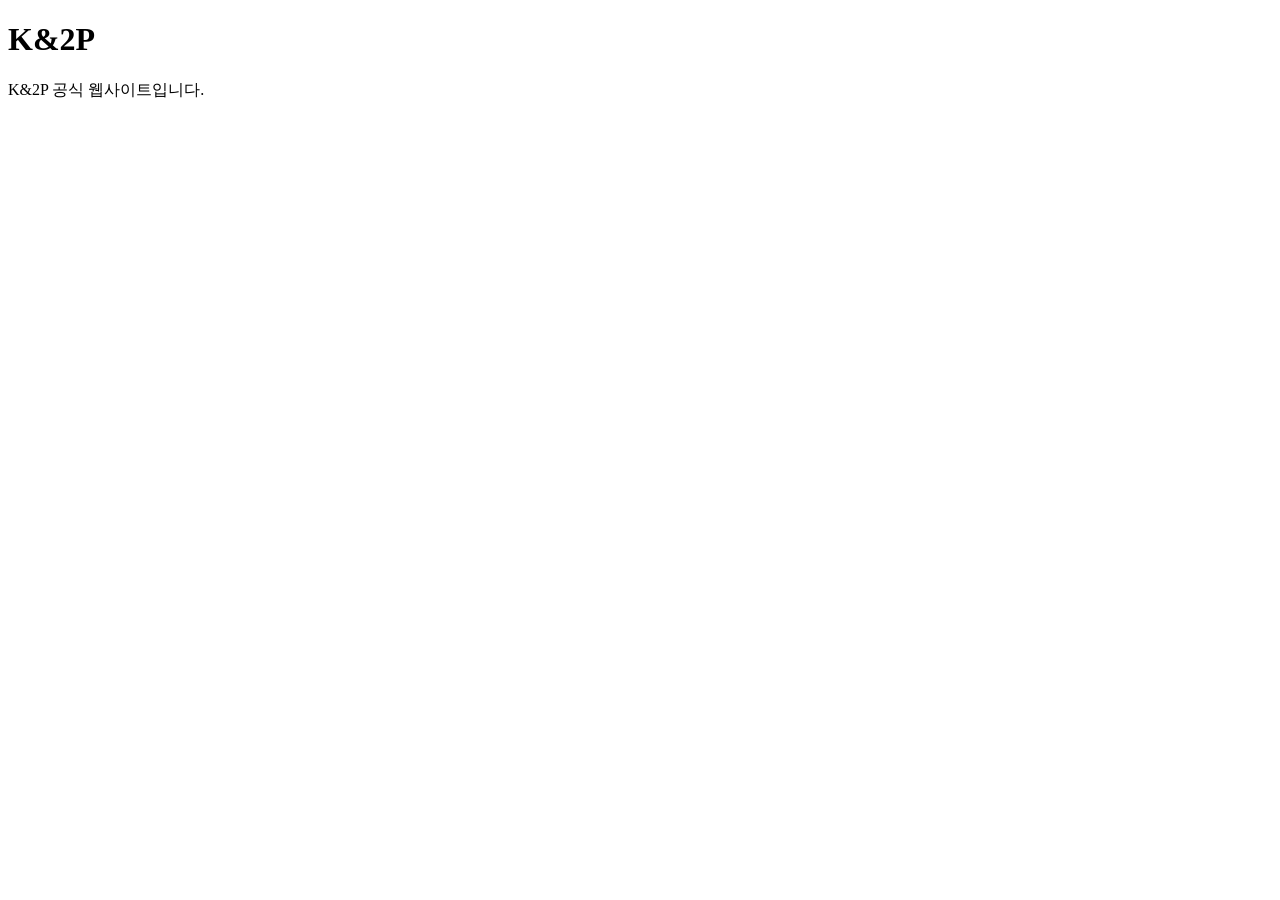
==== index.html @ f85b533a "Add files via upload" ====
<!DOCTYPE html>
<html lang="ko">
<head>
    <meta charset="UTF-8">
    <meta name="viewport" content="width=device-width, initial-scale=1.0">
    <title>K&2P</title>
</head>
<body>
    <h1>K&2P</h1>
    <p>K&2P 공식 웹사이트입니다.</p>
</body>
</html>
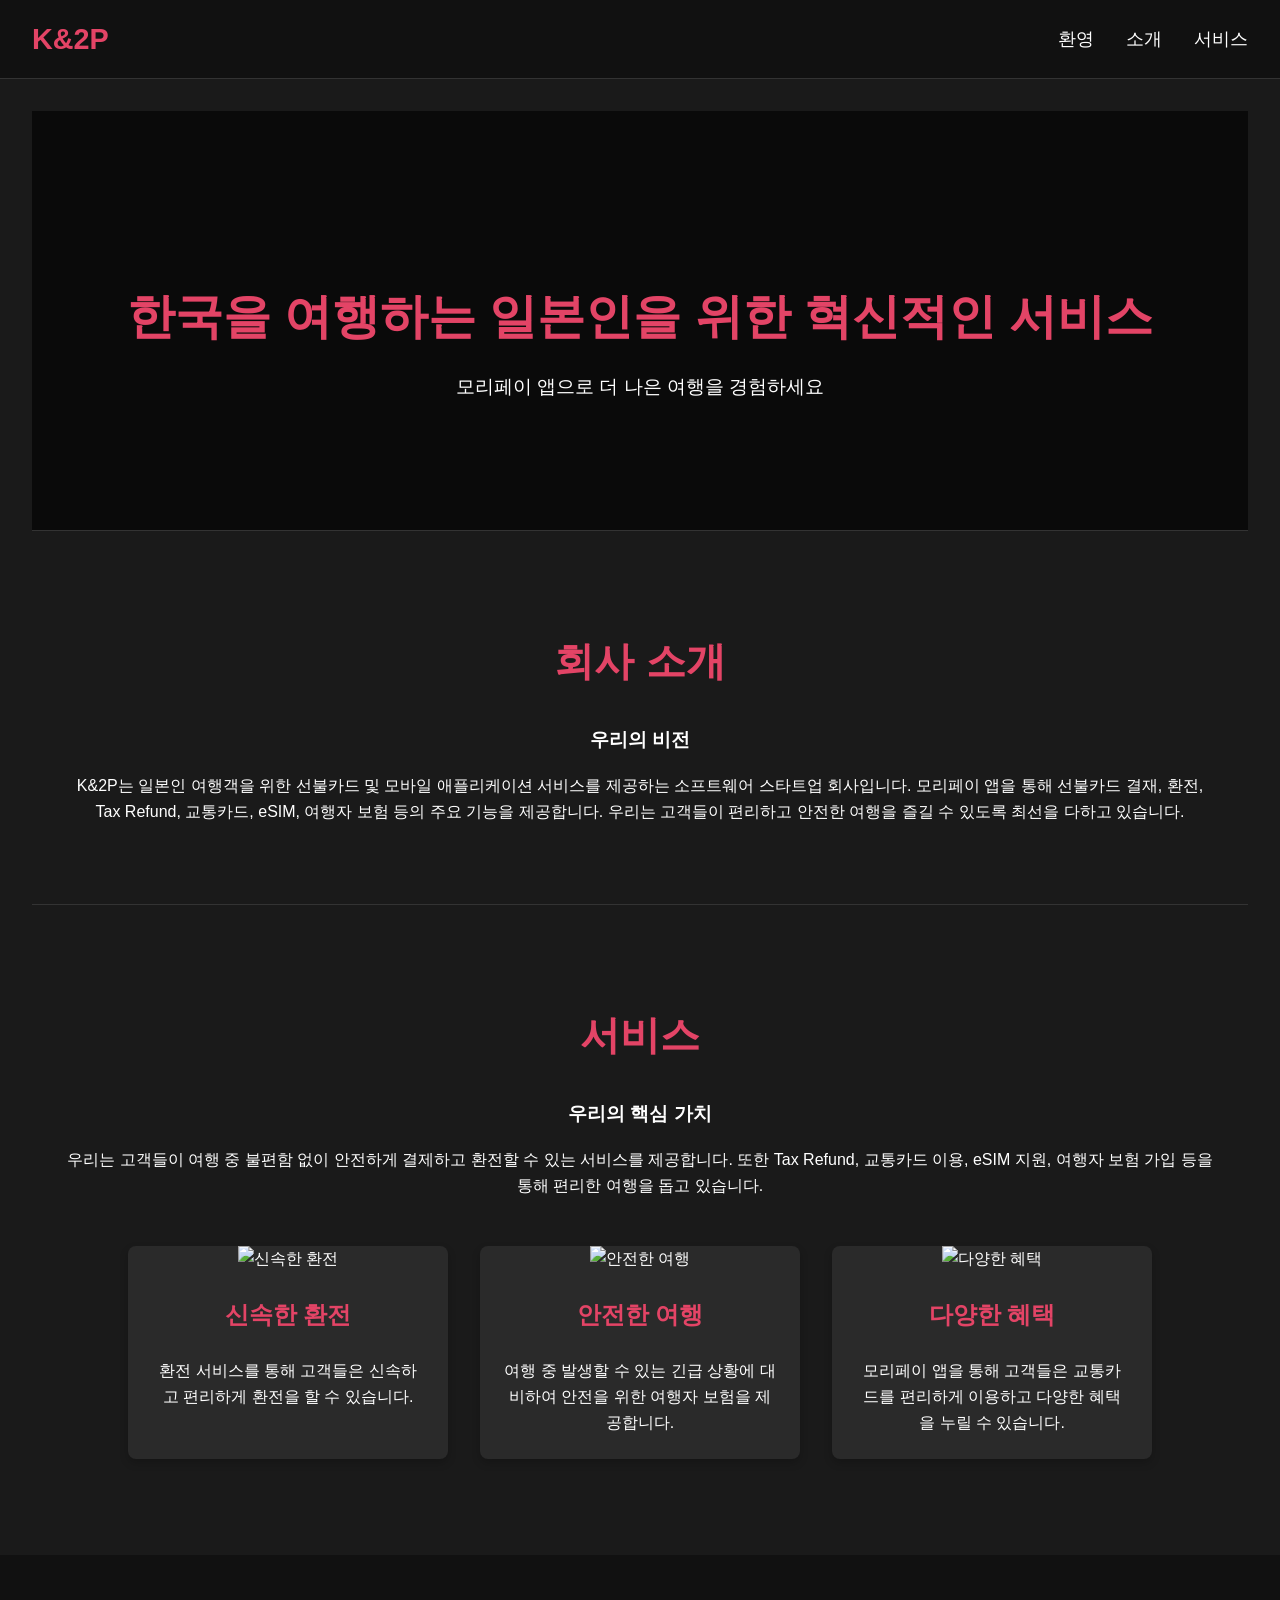
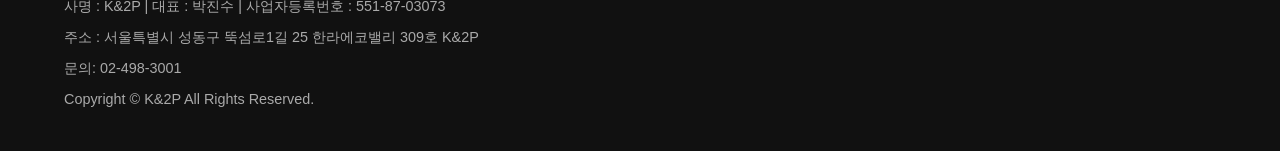
==== commit deae3846: "Add files via upload" ====
--- a/index.html
+++ b/index.html
@@ -3,10 +3,66 @@
 <head>
     <meta charset="UTF-8">
     <meta name="viewport" content="width=device-width, initial-scale=1.0">
-    <title>K&2P</title>
+    <title>K&2P | 모리페이</title>
+    <meta name="description" content="K&2P 모리페이 / 일본인 여행객을 위한 선불카드 결제, 환전, Tax Refund, eSIM, 여행자 보험 제공 서비스">
+    <link rel="stylesheet" href="style.css">
 </head>
 <body>
-    <h1>K&2P</h1>
-    <p>K&2P 공식 웹사이트입니다.</p>
+    <header>
+        <nav>
+            <div class="logo">
+                <a href="#">K&2P</a>
+            </div>
+            <ul class="nav-links">
+                <li><a href="#welcome">환영</a></li>
+                <li><a href="#about">소개</a></li>
+                <li><a href="#services">서비스</a></li>
+            </ul>
+        </nav>
+    </header>
+
+    <main>
+        <section id="welcome" class="hero">
+            <h1>한국을 여행하는 일본인을 위한 혁신적인 서비스</h1>
+            <p>모리페이 앱으로 더 나은 여행을 경험하세요</p>
+        </section>
+
+        <section id="about">
+            <h2>회사 소개</h2>
+            <h3>우리의 비전</h3>
+            <p>K&2P는 일본인 여행객을 위한 선불카드 및 모바일 애플리케이션 서비스를 제공하는 소프트웨어 스타트업 회사입니다. 모리페이 앱을 통해 선불카드 결재, 환전, Tax Refund, 교통카드, eSIM, 여행자 보험 등의 주요 기능을 제공합니다. 우리는 고객들이 편리하고 안전한 여행을 즐길 수 있도록 최선을 다하고 있습니다.</p>
+        </section>
+
+        <section id="services">
+            <h2>서비스</h2>
+            <h3>우리의 핵심 가치</h3>
+            <p>우리는 고객들이 여행 중 불편함 없이 안전하게 결제하고 환전할 수 있는 서비스를 제공합니다. 또한 Tax Refund, 교통카드 이용, eSIM 지원, 여행자 보험 가입 등을 통해 편리한 여행을 돕고 있습니다.</p>
+            <div class="service-cards">
+                <div class="card">
+                    <img src="Kn2P_files/4f7d06_68379e1bfa6b4b7492fb7de5b969762e~mv2.jpg" alt="신속한 환전">
+                    <h3>신속한 환전</h3>
+                    <p>환전 서비스를 통해 고객들은 신속하고 편리하게 환전을 할 수 있습니다.</p>
+                </div>
+                <div class="card">
+                    <img src="Kn2P_files/4f7d06_eb9cdf9e698d4a669f60d4483b6347cb~mv2.jpg" alt="안전한 여행">
+                    <h3>안전한 여행</h3>
+                    <p>여행 중 발생할 수 있는 긴급 상황에 대비하여 안전을 위한 여행자 보험을 제공합니다.</p>
+                </div>
+                <div class="card">
+                    <img src="Kn2P_files/bf448a17-f749-4e3b-9117-fb935e1b3fcb.jpg" alt="다양한 혜택">
+                    <h3>다양한 혜택</h3>
+                    <p>모리페이 앱을 통해 고객들은 교통카드를 편리하게 이용하고 다양한 혜택을 누릴 수 있습니다.</p>
+                </div>
+            </div>
+        </section>
+    </main>
+
+    <footer>
+        <p>사명 : K&2P | 대표 : 박진수 | 사업자등록번호 : 551-87-03073</p>
+        <p>주소 : 서울특별시 성동구 뚝섬로1길 25 한라에코밸리 309호 K&2P</p>
+        <p>문의: 02-498-3001</p>
+        <p>Copyright © K&2P All Rights Reserved.</p>
+    </footer>
+
 </body>
-</html>+</html>
--- a/style.css
+++ b/style.css
@@ -0,0 +1,136 @@
+body {
+    font-family: 'Malgun Gothic', 'Apple SD Gothic Neo', sans-serif;
+    margin: 0;
+    background-color: #1a1a1a; /* 어두운 배경색 */
+    color: #ffffff; /* 기본 텍스트 색상 */
+    line-height: 1.6;
+}
+
+header {
+    background-color: #111;
+    padding: 1rem 2rem;
+    border-bottom: 1px solid #333;
+    position: sticky;
+    top: 0;
+    z-index: 1000;
+}
+
+nav {
+    display: flex;
+    justify-content: space-between;
+    align-items: center;
+}
+
+.logo a {
+    color: #e34466; /* 로고 색상 (노란색 계열) */
+    font-size: 1.8rem;
+    font-weight: bold;
+    text-decoration: none;
+}
+
+.nav-links {
+    list-style: none;
+    display: flex;
+    margin: 0;
+    padding: 0;
+}
+
+.nav-links li {
+    margin-left: 2rem;
+}
+
+.nav-links a {
+    color: #ffffff;
+    text-decoration: none;
+    font-size: 1.1rem;
+    transition: color 0.3s ease;
+}
+
+.nav-links a:hover {
+    color: #e34466;
+}
+
+main {
+    padding: 2rem;
+}
+
+section {
+    padding: 4rem 2rem;
+    text-align: center;
+    border-bottom: 1px solid #333;
+}
+
+section:last-child {
+    border-bottom: none;
+}
+
+.hero {
+    background-image: linear-gradient(rgba(0, 0, 0, 0.6), rgba(0, 0, 0, 0.6)), url('Kn2P_files/4f7d06_630941abdc664813ade7c4036db32da7~mv2.jpg');
+    background-size: cover;
+    background-position: center;
+    padding: 8rem 2rem;
+    position: relative; /* For overlay */
+}
+
+.hero h1 {
+    font-size: 3rem;
+    margin-bottom: 1rem;
+    color: #e34466;
+}
+
+.hero p {
+    font-size: 1.2rem;
+    max-width: 600px;
+    margin: 0 auto;
+}
+
+h2 {
+    font-size: 2.5rem;
+    margin-bottom: 2rem;
+    color: #e34466;
+}
+
+.service-cards {
+    display: flex;
+    justify-content: center;
+    gap: 2rem;
+    margin-top: 3rem;
+    flex-wrap: wrap;
+}
+
+.card {
+    background-color: #2a2a2a;
+    border-radius: 8px;
+    width: 320px; /* 너비 살짝 조정 */
+    box-shadow: 0 4px 8px rgba(0, 0, 0, 0.2);
+    transition: transform 0.3s ease;
+    overflow: hidden; /* 이미지가 카드를 벗어나지 않도록 */
+}
+
+.card img {
+    width: 100%;
+    height: 200px; /* 이미지 높이 고정 */
+    object-fit: cover; /* 이미지가 비율을 유지하며 꽉 차게 */
+}
+
+.card h3 {
+    font-size: 1.5rem;
+    color: #e34466;
+    margin: 1.5rem;
+}
+
+.card p {
+    margin: 0 1.5rem 1.5rem 1.5rem;
+}
+
+footer {
+    background-color: #111;
+    color: #aaa;
+    text-align: left;
+    padding: 2rem 4rem; /* 좌우 여백 추가 */
+    font-size: 0.9rem;
+}
+
+footer p {
+    margin: 0.5rem 0; /* 위아래 여백 줄임 */
+}
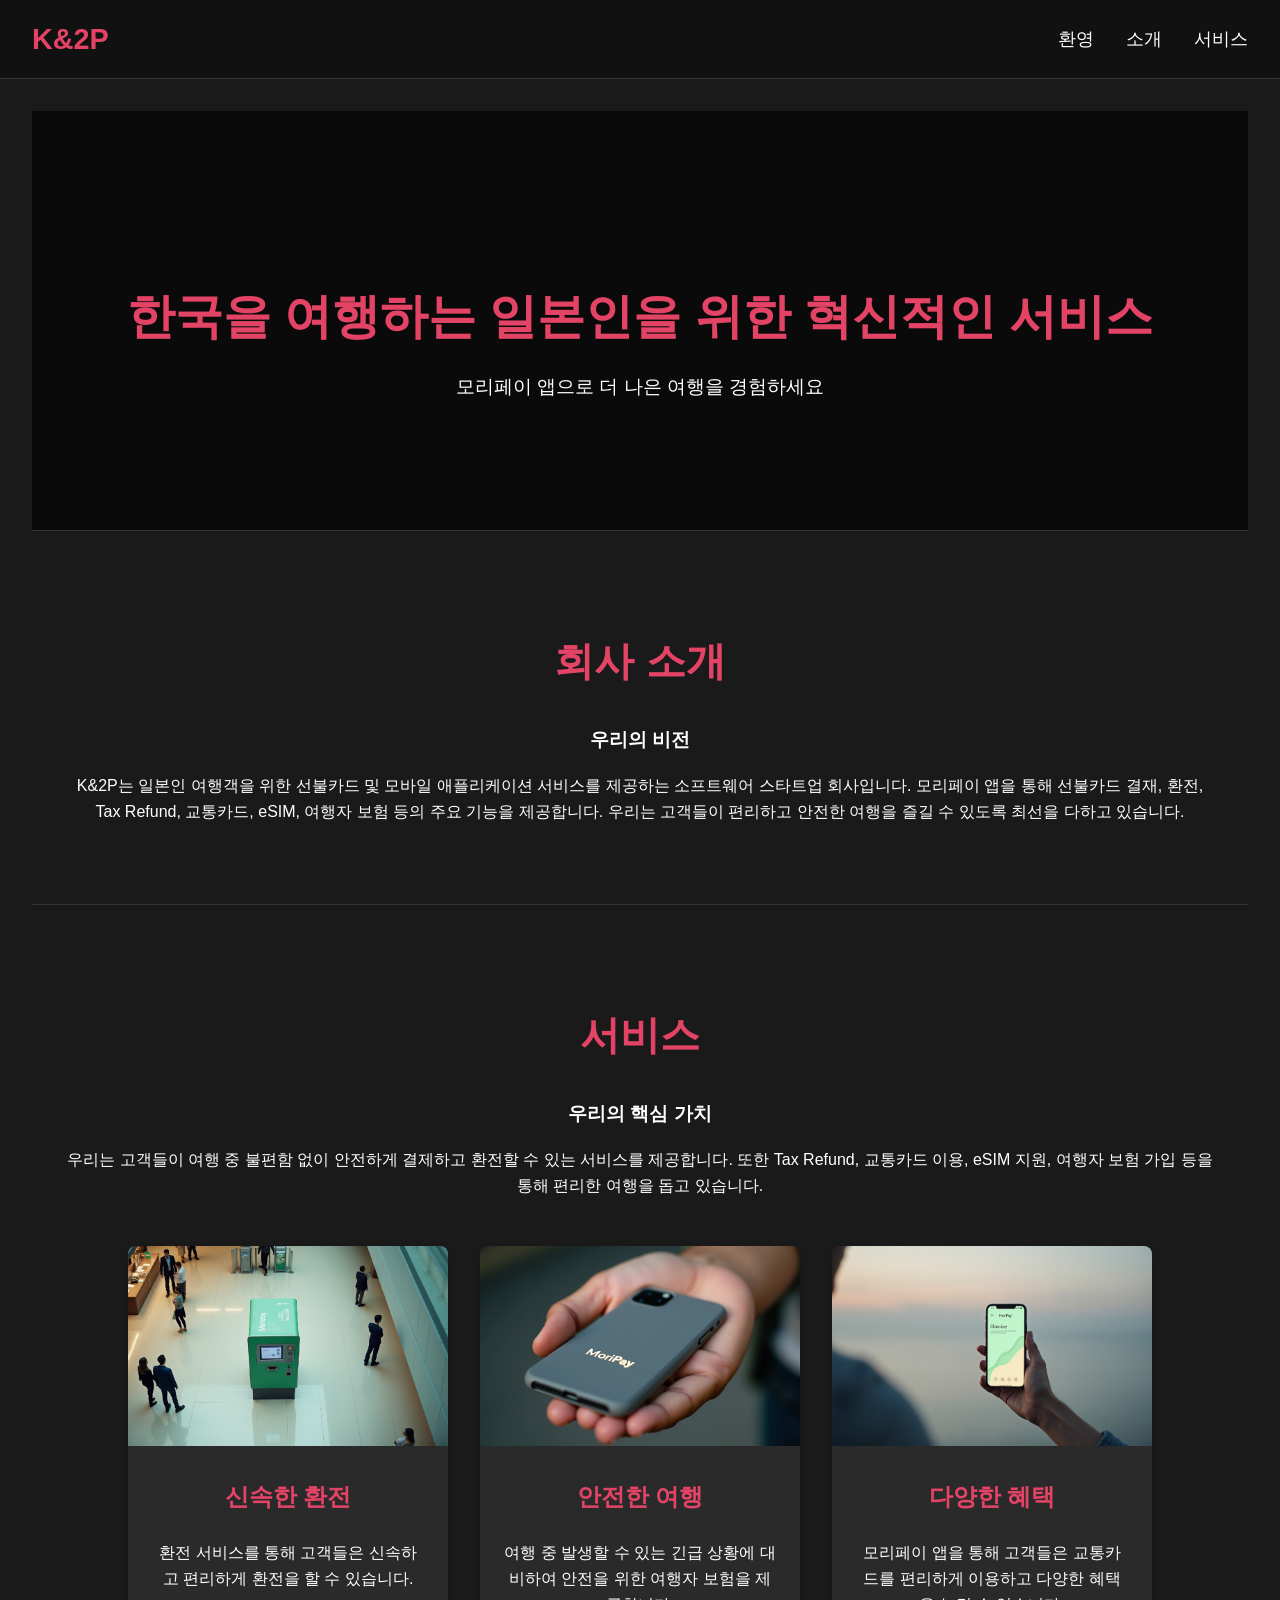
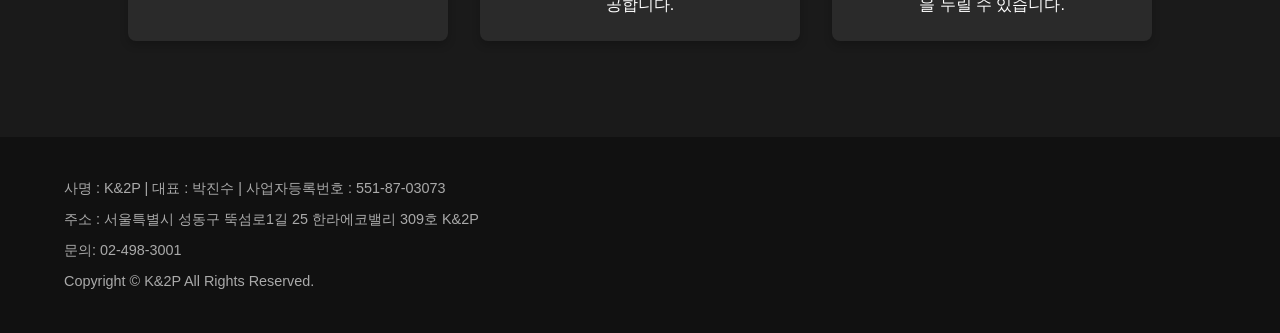
==== commit 297902d1: "Add files via upload" ====
--- a/index.html
+++ b/index.html
@@ -39,17 +39,17 @@
             <p>우리는 고객들이 여행 중 불편함 없이 안전하게 결제하고 환전할 수 있는 서비스를 제공합니다. 또한 Tax Refund, 교통카드 이용, eSIM 지원, 여행자 보험 가입 등을 통해 편리한 여행을 돕고 있습니다.</p>
             <div class="service-cards">
                 <div class="card">
-                    <img src="Kn2P_files/4f7d06_68379e1bfa6b4b7492fb7de5b969762e~mv2.jpg" alt="신속한 환전">
+                    <img src="Kn2P_files/fast_exchange.jpg" alt="신속한 환전">
                     <h3>신속한 환전</h3>
                     <p>환전 서비스를 통해 고객들은 신속하고 편리하게 환전을 할 수 있습니다.</p>
                 </div>
                 <div class="card">
-                    <img src="Kn2P_files/4f7d06_eb9cdf9e698d4a669f60d4483b6347cb~mv2.jpg" alt="안전한 여행">
+                    <img src="Kn2P_files/safe_travel.jpg" alt="안전한 여행">
                     <h3>안전한 여행</h3>
                     <p>여행 중 발생할 수 있는 긴급 상황에 대비하여 안전을 위한 여행자 보험을 제공합니다.</p>
                 </div>
                 <div class="card">
-                    <img src="Kn2P_files/bf448a17-f749-4e3b-9117-fb935e1b3fcb.jpg" alt="다양한 혜택">
+                    <img src="Kn2P_files/various_benefits.jpg" alt="다양한 혜택">
                     <h3>다양한 혜택</h3>
                     <p>모리페이 앱을 통해 고객들은 교통카드를 편리하게 이용하고 다양한 혜택을 누릴 수 있습니다.</p>
                 </div>
--- a/style.css
+++ b/style.css
@@ -65,7 +65,7 @@
 }
 
 .hero {
-    background-image: linear-gradient(rgba(0, 0, 0, 0.6), rgba(0, 0, 0, 0.6)), url('Kn2P_files/4f7d06_630941abdc664813ade7c4036db32da7~mv2.jpg');
+    background-image: linear-gradient(rgba(0, 0, 0, 0.6), rgba(0, 0, 0, 0.6)), url('Kn2P_files/hero-background.jpg');
     background-size: cover;
     background-position: center;
     padding: 8rem 2rem;
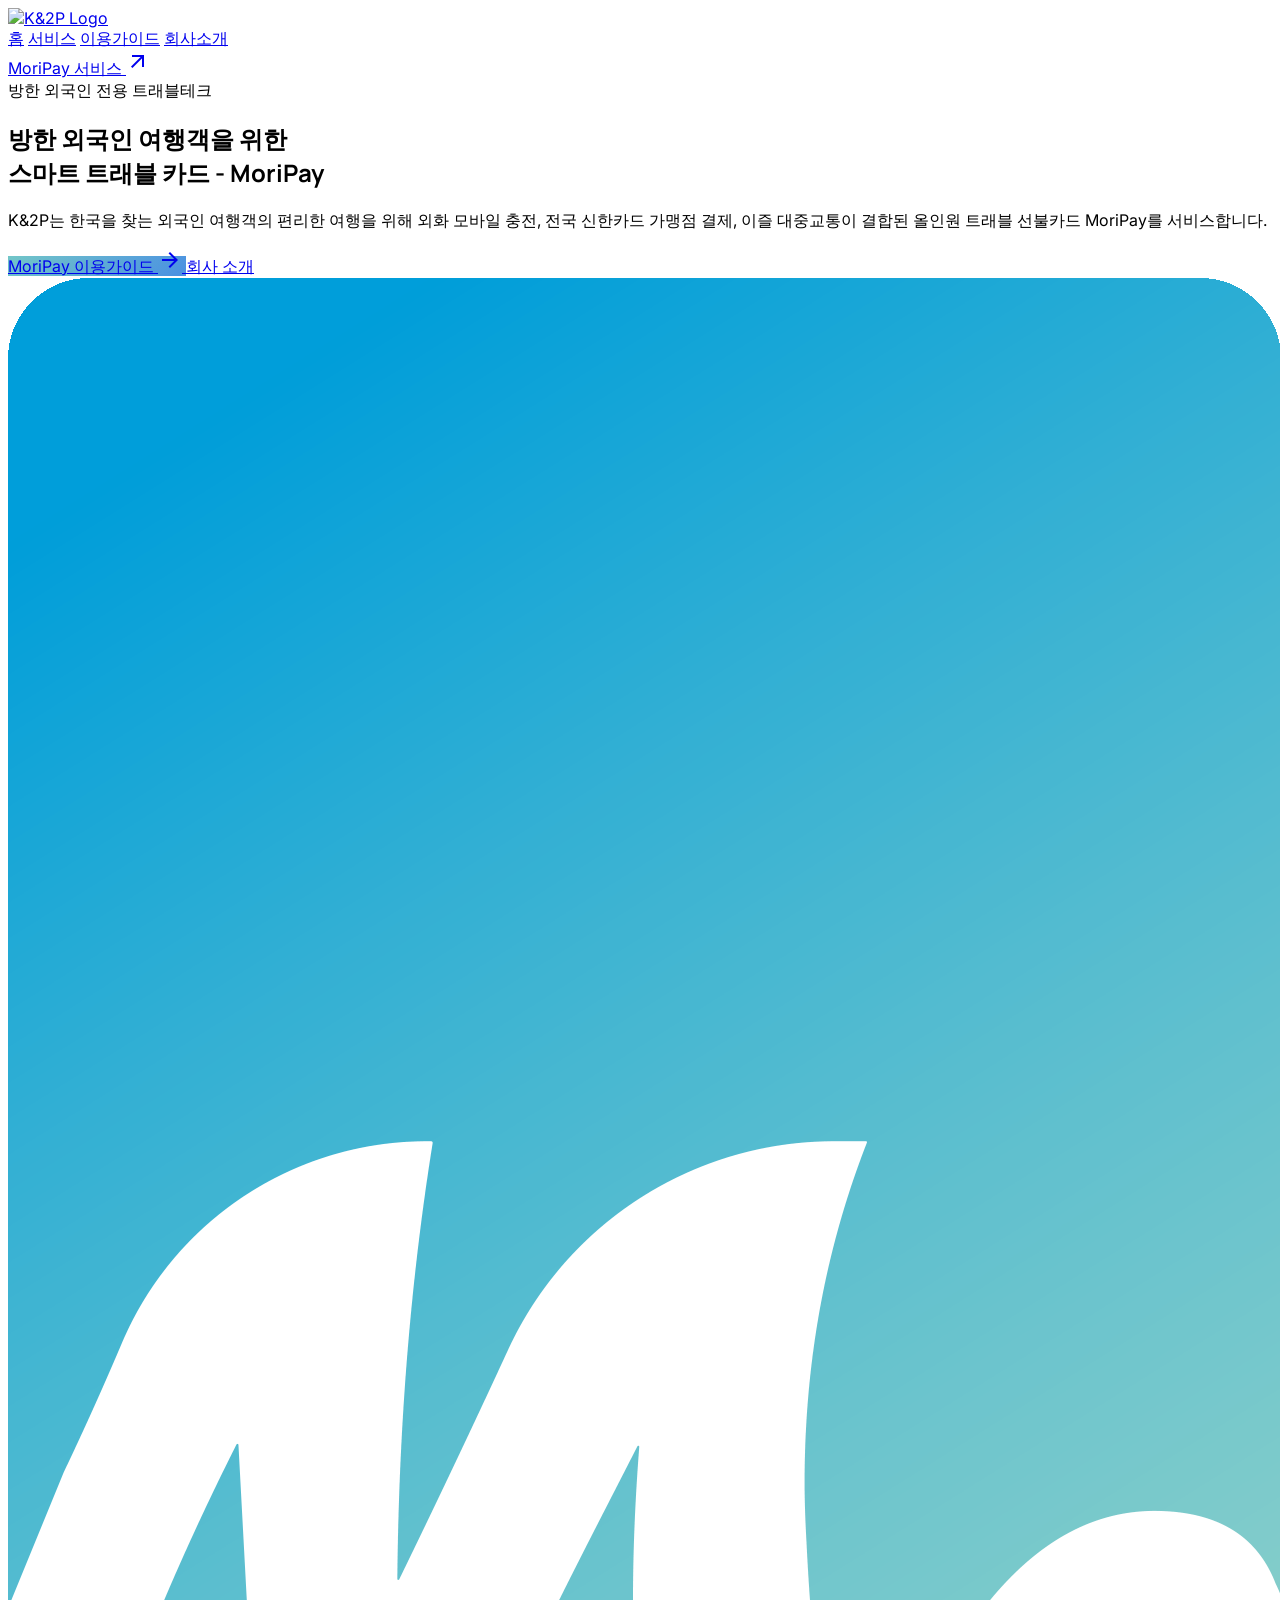
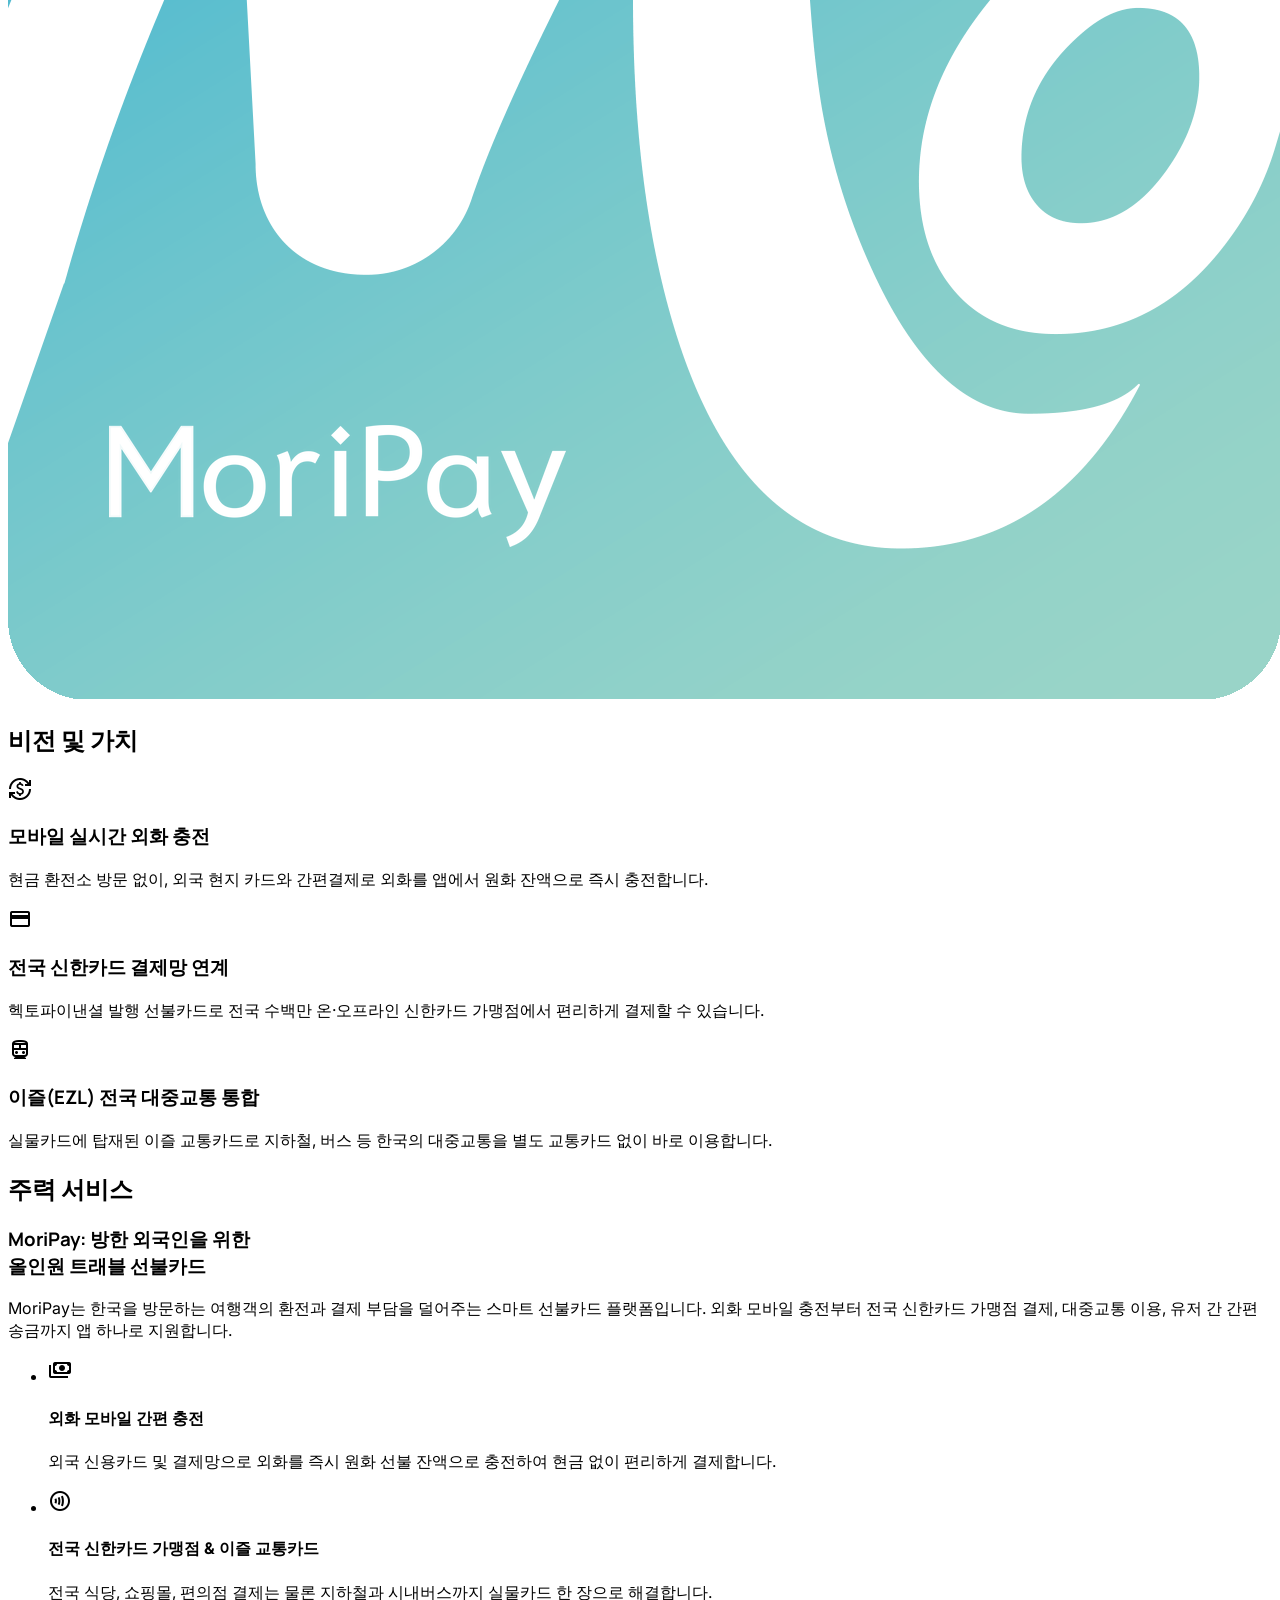
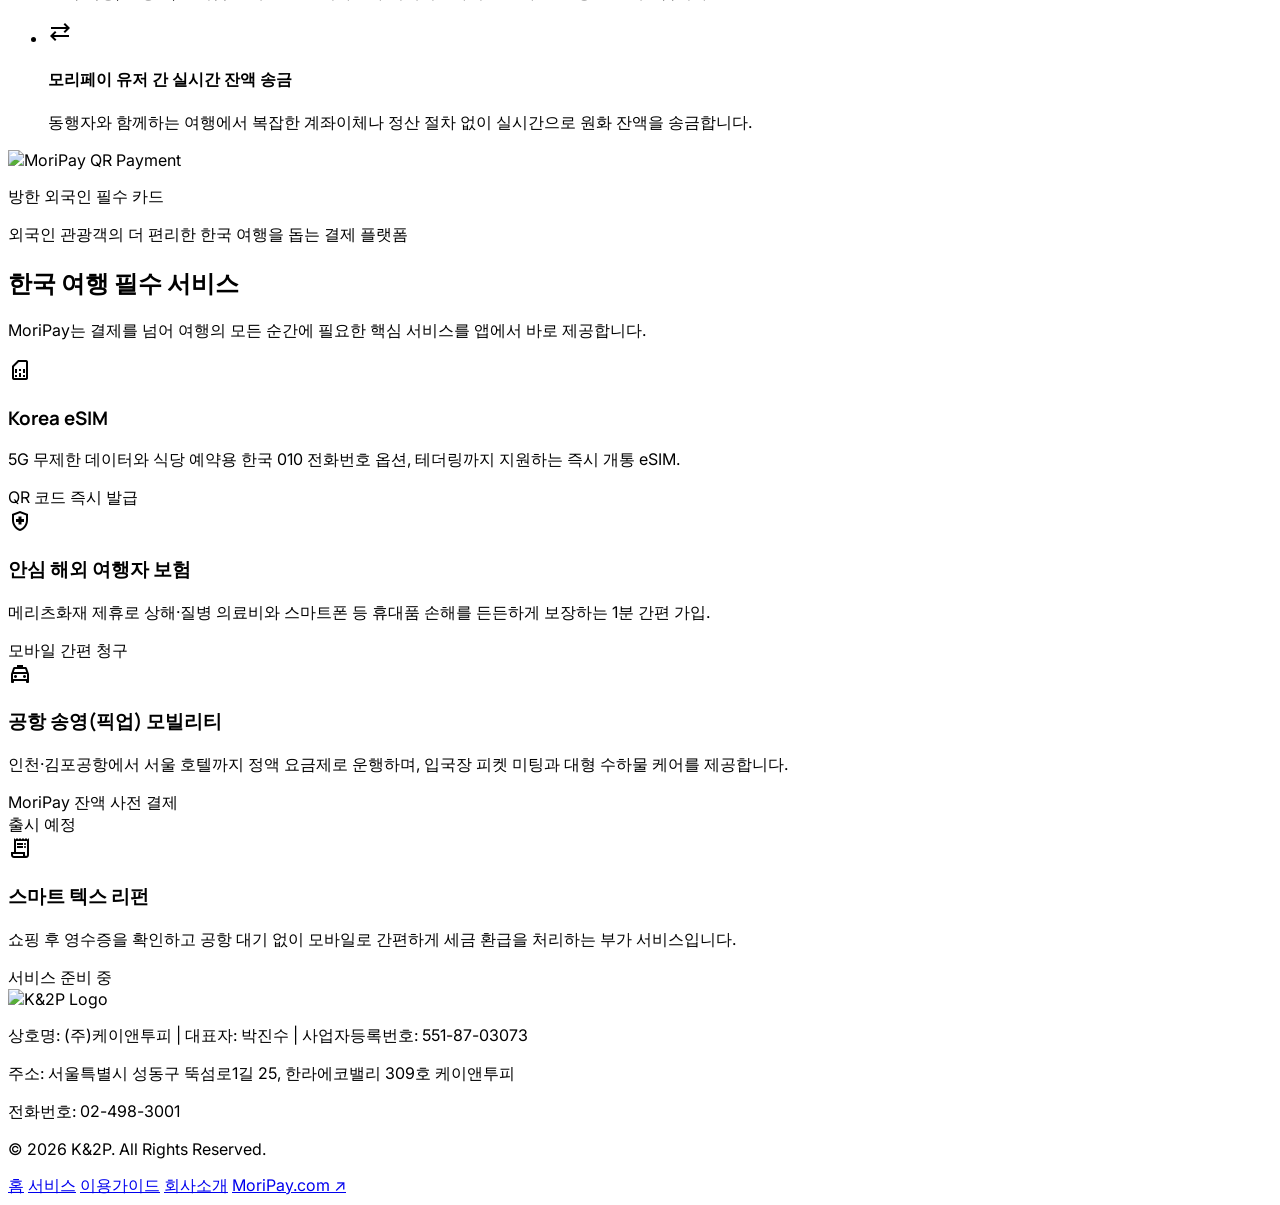
==== commit 744f3fef: "chore: 운영 중인 kn2p-dev/kn2p-site(3328b8a) 내용으로 동기화 실제 kn2p.co.kr 소스와 로컬 작업 폴더가 kn2p-dev/kn2p-site 기준이" ====
--- a/index.html
+++ b/index.html
@@ -1,68 +1,315 @@
-<!DOCTYPE html>
-<html lang="ko">
-<head>
-    <meta charset="UTF-8">
-    <meta name="viewport" content="width=device-width, initial-scale=1.0">
-    <title>K&2P | 모리페이</title>
-    <meta name="description" content="K&2P 모리페이 / 일본인 여행객을 위한 선불카드 결제, 환전, Tax Refund, eSIM, 여행자 보험 제공 서비스">
-    <link rel="stylesheet" href="style.css">
-</head>
-<body>
-    <header>
-        <nav>
-            <div class="logo">
-                <a href="#">K&2P</a>
-            </div>
-            <ul class="nav-links">
-                <li><a href="#welcome">환영</a></li>
-                <li><a href="#about">소개</a></li>
-                <li><a href="#services">서비스</a></li>
-            </ul>
-        </nav>
-    </header>
-
-    <main>
-        <section id="welcome" class="hero">
-            <h1>한국을 여행하는 일본인을 위한 혁신적인 서비스</h1>
-            <p>모리페이 앱으로 더 나은 여행을 경험하세요</p>
-        </section>
-
-        <section id="about">
-            <h2>회사 소개</h2>
-            <h3>우리의 비전</h3>
-            <p>K&2P는 일본인 여행객을 위한 선불카드 및 모바일 애플리케이션 서비스를 제공하는 소프트웨어 스타트업 회사입니다. 모리페이 앱을 통해 선불카드 결재, 환전, Tax Refund, 교통카드, eSIM, 여행자 보험 등의 주요 기능을 제공합니다. 우리는 고객들이 편리하고 안전한 여행을 즐길 수 있도록 최선을 다하고 있습니다.</p>
-        </section>
-
-        <section id="services">
-            <h2>서비스</h2>
-            <h3>우리의 핵심 가치</h3>
-            <p>우리는 고객들이 여행 중 불편함 없이 안전하게 결제하고 환전할 수 있는 서비스를 제공합니다. 또한 Tax Refund, 교통카드 이용, eSIM 지원, 여행자 보험 가입 등을 통해 편리한 여행을 돕고 있습니다.</p>
-            <div class="service-cards">
-                <div class="card">
-                    <img src="Kn2P_files/fast_exchange.jpg" alt="신속한 환전">
-                    <h3>신속한 환전</h3>
-                    <p>환전 서비스를 통해 고객들은 신속하고 편리하게 환전을 할 수 있습니다.</p>
-                </div>
-                <div class="card">
-                    <img src="Kn2P_files/safe_travel.jpg" alt="안전한 여행">
-                    <h3>안전한 여행</h3>
-                    <p>여행 중 발생할 수 있는 긴급 상황에 대비하여 안전을 위한 여행자 보험을 제공합니다.</p>
-                </div>
-                <div class="card">
-                    <img src="Kn2P_files/various_benefits.jpg" alt="다양한 혜택">
-                    <h3>다양한 혜택</h3>
-                    <p>모리페이 앱을 통해 고객들은 교통카드를 편리하게 이용하고 다양한 혜택을 누릴 수 있습니다.</p>
-                </div>
-            </div>
-        </section>
-    </main>
-
-    <footer>
-        <p>사명 : K&2P | 대표 : 박진수 | 사업자등록번호 : 551-87-03073</p>
-        <p>주소 : 서울특별시 성동구 뚝섬로1길 25 한라에코밸리 309호 K&2P</p>
-        <p>문의: 02-498-3001</p>
-        <p>Copyright © K&2P All Rights Reserved.</p>
-    </footer>
-
-</body>
-</html>
+<!DOCTYPE html>
+<html class="light" lang="ko"><head>
+<!-- Google tag (gtag.js) -->
+<script async src="https://www.googletagmanager.com/gtag/js?id=G-DRZ7CXSHBG"></script>
+<script>
+  window.dataLayer = window.dataLayer || [];
+  function gtag(){dataLayer.push(arguments);}
+  gtag('js', new Date());
+
+  gtag('config', 'G-DRZ7CXSHBG');
+</script>
+<!-- Google Tag Manager -->
+<script>(function(w,d,s,l,i){w[l]=w[l]||[];w[l].push({'gtm.start':
+new Date().getTime(),event:'gtm.js'});var f=d.getElementsByTagName(s)[0],
+j=d.createElement(s),dl=l!='dataLayer'?'&l='+l:'';j.async=true;j.src=
+'https://www.googletagmanager.com/gtm.js?id='+i+dl;f.parentNode.insertBefore(j,f);
+})(window,document,'script','dataLayer','GTM-W2S55Z7T');</script>
+<!-- End Google Tag Manager -->
+<meta charset="utf-8"/>
+<meta content="width=device-width, initial-scale=1.0" name="viewport"/>
+<title>케이앤투피 | K&2P | 방한 외국인 전용 트래블테크 리더</title>
+<script src="https://cdn.tailwindcss.com?plugins=forms,container-queries"></script>
+<link href="https://fonts.googleapis.com/css2?family=Manrope:wght@400;600;700;800&amp;family=Inter:wght@300;400;500;600&amp;display=swap" rel="stylesheet"/>
+<link href="https://fonts.googleapis.com/css2?family=Material+Symbols+Outlined:wght,FILL@100..700,0..1&amp;display=swap" rel="stylesheet"/>
+<script id="tailwind-config">
+   tailwind.config = {
+    darkMode: "class",
+    theme: {
+     extend: {
+      "colors": {
+          "on-tertiary": "#ffffff",
+          "primary-fixed-dim": "#80d4d6",
+          "on-secondary": "#ffffff",
+          "inverse-on-surface": "#eff1f4",
+          "surface-container-lowest": "#ffffff",
+          "inverse-surface": "#2d3133",
+          "inverse-primary": "#80d4d6",
+          "tertiary-container": "#bab8b7",
+          "on-tertiary-fixed": "#1c1b1b",
+          "on-primary": "#ffffff",
+          "on-secondary-fixed-variant": "#004883",
+          "surface-tint": "#00696b",
+          "on-surface": "#191c1e",
+          "on-surface-variant": "#3e4949",
+          "error-container": "#ffdad6",
+          "surface-dim": "#d8dadd",
+          "surface-container-low": "#f2f4f7",
+          "on-secondary-fixed": "#001c39",
+          "on-error-container": "#93000a",
+          "tertiary-fixed": "#e5e2e1",
+          "secondary": "#0060ac",
+          "surface": "#f7f9fc",
+          "tertiary": "#5f5e5e",
+          "secondary-fixed-dim": "#a4c9ff",
+          "secondary-container": "#68abff",
+          "surface-container-high": "#e6e8eb",
+          "secondary-fixed": "#d4e3ff",
+          "primary": "#72C6C8",
+          "outline": "#6e7979",
+          "on-primary-fixed": "#002021",
+          "surface-container": "#eceef1",
+          "primary-fixed": "#9df1f3",
+          "on-tertiary-fixed-variant": "#474746",
+          "error": "#ba1a1a",
+          "on-error": "#ffffff",
+          "on-primary-fixed-variant": "#004f51",
+          "on-primary-container": "#005254",
+          "surface-container-highest": "#e0e3e6",
+          "outline-variant": "#bdc9c8",
+          "on-tertiary-container": "#494949",
+          "primary-container": "#e0f2f2",
+          "background": "#f7f9fc",
+          "on-secondary-container": "#003e73",
+          "tertiary-fixed-dim": "#c8c6c5",
+          "surface-variant": "#e0e3e6",
+          "surface-bright": "#f7f9fc",
+          "on-background": "#191c1e"
+      },
+      "borderRadius": {
+          "DEFAULT": "0.25rem",
+          "lg": "1rem",
+          "xl": "1.5rem",
+          "full": "9999px"
+      },
+      "fontFamily": {
+          "headline": ["Manrope"],
+          "body": ["Inter"],
+          "label": ["Inter"]
+      }
+     },
+    },
+   }
+  </script>
+<style>
+    body { font-family: 'Inter', 'Noto Sans KR', sans-serif; }
+    h1, h2, h3 { font-family: 'Manrope', 'Noto Sans KR', sans-serif; }
+    .material-symbols-outlined { font-variation-settings: 'FILL' 0, 'wght' 400, 'GRAD' 0, 'opsz' 24; }
+    .glass-nav { background: rgba(255, 255, 255, 0.8); backdrop-filter: blur(20px); }
+    .mori-gradient-btn { background: linear-gradient(135deg, #72C6C8 0%, #4A90E2 100%); }
+  </style>
+</head>
+<body class="bg-background text-on-surface">
+<!-- Google Tag Manager (noscript) -->
+<noscript><iframe src="https://www.googletagmanager.com/ns.html?id=GTM-W2S55Z7T"
+height="0" width="0" style="display:none;visibility:hidden"></iframe></noscript>
+<!-- End Google Tag Manager (noscript) -->
+<!-- TopNavBar -->
+<nav class="fixed w-full top-0 z-50 bg-white/80 backdrop-blur-md shadow-sm border-b border-gray-100">
+<div class="flex justify-between items-center max-w-7xl mx-auto px-6 h-20 relative">
+<div class="flex items-center flex-shrink-0">
+<a href="index.html" class="flex items-center">
+<img alt="K&amp;2P Logo" class="h-8 md:h-10 object-contain cursor-pointer" src="logo_horizontal_transparent.png"/>
+</a>
+</div>
+<div class="absolute left-1/2 -translate-x-1/2 flex items-center gap-6 sm:gap-10 font-['Manrope'] tracking-tight text-sm font-semibold">
+<a class="text-teal-700 dark:text-teal-400 border-b-2 border-teal-600 pb-1" href="index.html">홈</a>
+<a class="text-slate-600 dark:text-slate-400 hover:text-teal-600 transition-colors" href="services.html">서비스</a>
+<a class="text-slate-600 dark:text-slate-400 hover:text-teal-600 transition-colors" href="guide.html">이용가이드</a>
+<a class="text-slate-600 dark:text-slate-400 hover:text-teal-600 transition-colors" href="about.html">회사소개</a>
+</div>
+<div class="flex items-center">
+<a href="https://moripay.com" target="_blank" rel="noopener noreferrer" class="hidden sm:inline-flex items-center gap-1.5 px-4 py-2 rounded-full border border-teal-500/30 text-teal-700 bg-teal-50/50 hover:bg-teal-100/50 text-xs font-bold transition-all">
+  <span>MoriPay 서비스</span>
+  <span class="material-symbols-outlined text-[14px]">arrow_outward</span>
+</a>
+</div>
+</div>
+</nav>
+<main class="pt-32">
+<!-- Hero Section -->
+<section class="relative min-h-[800px] flex items-center overflow-hidden bg-white">
+<div class="max-w-7xl mx-auto px-8 grid grid-cols-1 lg:grid-cols-2 gap-12 items-center">
+<div class="z-10">
+<span class="inline-block px-4 py-1 rounded-full bg-primary-container text-primary font-bold text-xs uppercase tracking-widest mb-6">방한 외국인 전용 트래블테크</span>
+<h1 class="text-5xl lg:text-7xl font-extrabold text-on-surface leading-[1.1] mb-8">
+          방한 외국인 여행객을 위한 <br/>
+<span class="text-transparent bg-clip-text bg-gradient-to-r from-[#72C6C8] to-[#4A90E2]">스마트 트래블 카드 - MoriPay</span>
+</h1>
+<p class="text-lg text-on-surface-variant max-w-lg mb-10 leading-relaxed">
+          K&amp;2P는 한국을 찾는 외국인 여행객의 편리한 여행을 위해 외화 모바일 충전, 전국 신한카드 가맹점 결제, 이즐 대중교통이 결합된 올인원 트래블 선불카드 MoriPay를 서비스합니다.
+        </p>
+<div class="flex flex-wrap gap-4">
+<a href="guide.html" class="mori-gradient-btn px-8 py-4 rounded-full text-white font-bold text-lg shadow-lg shadow-primary-container/50 transition-transform active:scale-95 inline-flex items-center gap-2">
+  <span>MoriPay 이용가이드</span>
+  <span class="material-symbols-outlined text-sm">arrow_forward</span>
+</a>
+<a href="about.html" class="px-8 py-4 rounded-full border border-outline-variant text-on-surface font-bold text-lg hover:bg-surface-container-low transition-colors inline-block">회사 소개</a>
+</div>
+</div>
+<div class="relative flex justify-center lg:justify-end">
+<div class="absolute top-1/2 left-1/2 -translate-x-1/2 -translate-y-1/2 w-[120%] h-[120%] bg-primary-container/40 rounded-full blur-[120px]"></div>
+<img alt="MoriPay Logo" class="relative z-10 w-full max-w-[320px] h-auto drop-shadow-2xl rounded-3xl object-cover" src="moripay_card.png"/>
+</div>
+</div>
+</section>
+<!-- Company Vision -->
+<section class="py-32 bg-surface">
+<div class="max-w-7xl mx-auto px-8">
+<div class="text-center mb-20">
+<h2 class="text-4xl font-bold mb-4">비전 및 가치</h2>
+<div class="h-1 w-20 bg-primary mx-auto rounded-full"></div>
+</div>
+<div class="grid grid-cols-1 md:grid-cols-3 gap-8">
+<div class="bg-surface-container-lowest p-10 rounded-xl hover:shadow-xl transition-all duration-500 group border-b-4 border-transparent hover:border-primary">
+<span class="material-symbols-outlined text-primary text-5xl mb-6">currency_exchange</span>
+<h3 class="text-xl font-bold mb-4">모바일 실시간 외화 충전</h3>
+<p class="text-on-surface-variant leading-relaxed">현금 환전소 방문 없이, 외국 현지 카드와 간편결제로 외화를 앱에서 원화 잔액으로 즉시 충전합니다.</p>
+</div>
+<div class="bg-surface-container-lowest p-10 rounded-xl hover:shadow-xl transition-all duration-500 group border-b-4 border-transparent hover:border-primary">
+<span class="material-symbols-outlined text-primary text-5xl mb-6">credit_card</span>
+<h3 class="text-xl font-bold mb-4">전국 신한카드 결제망 연계</h3>
+<p class="text-on-surface-variant leading-relaxed">헥토파이낸셜 발행 선불카드로 전국 수백만 온·오프라인 신한카드 가맹점에서 편리하게 결제할 수 있습니다.</p>
+</div>
+<div class="bg-surface-container-lowest p-10 rounded-xl hover:shadow-xl transition-all duration-500 group border-b-4 border-transparent hover:border-primary">
+<span class="material-symbols-outlined text-primary text-5xl mb-6">directions_subway</span>
+<h3 class="text-xl font-bold mb-4">이즐(EZL) 전국 대중교통 통합</h3>
+<p class="text-on-surface-variant leading-relaxed">실물카드에 탑재된 이즐 교통카드로 지하철, 버스 등 한국의 대중교통을 별도 교통카드 없이 바로 이용합니다.</p>
+</div>
+</div>
+</div>
+</section>
+<!-- Flagship Service: MoriPay -->
+<section class="py-32 bg-white overflow-hidden">
+<div class="max-w-7xl mx-auto px-8">
+<div class="flex flex-col lg:flex-row items-center gap-16">
+<div class="lg:w-1/2">
+<h2 class="text-sm font-bold text-secondary uppercase tracking-[0.3em] mb-4">주력 서비스</h2>
+<h3 class="text-5xl font-extrabold mb-8">MoriPay: 방한 외국인을 위한 <br/>올인원 트래블 선불카드</h3>
+<p class="text-xl text-on-surface-variant mb-12 leading-relaxed">
+            MoriPay는 한국을 방문하는 여행객의 환전과 결제 부담을 덜어주는 스마트 선불카드 플랫폼입니다. 외화 모바일 충전부터 전국 신한카드 가맹점 결제, 대중교통 이용, 유저 간 간편 송금까지 앱 하나로 지원합니다.
+          </p>
+<ul class="space-y-6">
+<li class="flex items-start gap-4">
+<div class="bg-primary/10 p-2 rounded-lg">
+<span class="material-symbols-outlined text-primary">payments</span>
+</div>
+<div>
+<h4 class="font-bold text-lg">외화 모바일 간편 충전</h4>
+<p class="text-on-surface-variant">외국 신용카드 및 결제망으로 외화를 즉시 원화 선불 잔액으로 충전하여 현금 없이 편리하게 결제합니다.</p>
+</div>
+</li>
+<li class="flex items-start gap-4">
+<div class="bg-primary/10 p-2 rounded-lg">
+<span class="material-symbols-outlined text-primary">contactless</span>
+</div>
+<div>
+<h4 class="font-bold text-lg">전국 신한카드 가맹점 &amp; 이즐 교통카드</h4>
+<p class="text-on-surface-variant">전국 식당, 쇼핑몰, 편의점 결제는 물론 지하철과 시내버스까지 실물카드 한 장으로 해결합니다.</p>
+</div>
+</li>
+<li class="flex items-start gap-4">
+<div class="bg-primary/10 p-2 rounded-lg">
+<span class="material-symbols-outlined text-primary">sync_alt</span>
+</div>
+<div>
+<h4 class="font-bold text-lg">모리페이 유저 간 실시간 잔액 송금</h4>
+<p class="text-on-surface-variant">동행자와 함께하는 여행에서 복잡한 계좌이체나 정산 절차 없이 실시간으로 원화 잔액을 송금합니다.</p>
+</div>
+</li>
+</ul>
+</div>
+<div class="lg:w-1/2 relative">
+<div class="rounded-[2.5rem] overflow-hidden shadow-2xl">
+<img alt="MoriPay QR Payment" class="w-full h-auto" src="https://lh3.googleusercontent.com/aida-public/[base64]"/>
+</div>
+<div class="absolute -bottom-8 -left-8 bg-surface-container-lowest p-8 rounded-xl shadow-xl max-w-xs border border-surface-container-high">
+<p class="text-primary font-bold text-2xl mb-2">방한 외국인 필수 카드</p>
+<p class="text-sm text-on-surface-variant">외국인 관광객의 더 편리한 한국 여행을 돕는 결제 플랫폼</p>
+</div>
+</div>
+</div>
+</div>
+</section>
+<!-- Detailed Features: Bento Grid -->
+<section class="py-32 bg-surface">
+<div class="max-w-7xl mx-auto px-8">
+<div class="text-center mb-16">
+<h2 class="text-4xl font-bold mb-4">한국 여행 필수 서비스</h2>
+<p class="text-on-surface-variant">MoriPay는 결제를 넘어 여행의 모든 순간에 필요한 핵심 서비스를 앱에서 바로 제공합니다.</p>
+</div>
+<div class="grid grid-cols-1 md:grid-cols-2 lg:grid-cols-4 gap-6">
+<div class="bg-white p-8 rounded-2xl flex flex-col justify-between border border-surface-container-high hover:border-primary transition-all hover:shadow-lg group">
+<div>
+<div class="w-12 h-12 rounded-xl bg-teal-50 flex items-center justify-center text-primary mb-6">
+<span class="material-symbols-outlined text-3xl">sim_card</span>
+</div>
+<h3 class="text-xl font-bold mb-3">Korea eSIM</h3>
+<p class="text-on-surface-variant text-sm leading-relaxed mb-4">5G 무제한 데이터와 식당 예약용 한국 010 전화번호 옵션, 테더링까지 지원하는 즉시 개통 eSIM.</p>
+</div>
+<span class="text-xs font-semibold text-teal-700">QR 코드 즉시 발급</span>
+</div>
+
+<div class="bg-white p-8 rounded-2xl flex flex-col justify-between border border-surface-container-high hover:border-primary transition-all hover:shadow-lg group">
+<div>
+<div class="w-12 h-12 rounded-xl bg-blue-50 flex items-center justify-center text-[#0060ac] mb-6">
+<span class="material-symbols-outlined text-3xl">health_and_safety</span>
+</div>
+<h3 class="text-xl font-bold mb-3">안심 해외 여행자 보험</h3>
+<p class="text-on-surface-variant text-sm leading-relaxed mb-4">메리츠화재 제휴로 상해·질병 의료비와 스마트폰 등 휴대품 손해를 든든하게 보장하는 1분 간편 가입.</p>
+</div>
+<span class="text-xs font-semibold text-blue-700">모바일 간편 청구</span>
+</div>
+
+<div class="bg-white p-8 rounded-2xl flex flex-col justify-between border border-surface-container-high hover:border-primary transition-all hover:shadow-lg group">
+<div>
+<div class="w-12 h-12 rounded-xl bg-teal-50 flex items-center justify-center text-teal-700 mb-6">
+<span class="material-symbols-outlined text-3xl">local_taxi</span>
+</div>
+<h3 class="text-xl font-bold mb-3">공항 송영(픽업) 모빌리티</h3>
+<p class="text-on-surface-variant text-sm leading-relaxed mb-4">인천·김포공항에서 서울 호텔까지 정액 요금제로 운행하며, 입국장 피켓 미팅과 대형 수하물 케어를 제공합니다.</p>
+</div>
+<span class="text-xs font-semibold text-teal-700">MoriPay 잔액 사전 결제</span>
+</div>
+
+<div class="bg-[#f0f4f8] p-8 rounded-2xl flex flex-col justify-between relative overflow-hidden border border-surface-container-high">
+<div class="absolute top-4 right-4 bg-secondary text-white text-[10px] px-2.5 py-1 rounded-full font-bold uppercase tracking-widest">출시 예정</div>
+<div>
+<div class="w-12 h-12 rounded-xl bg-white/60 flex items-center justify-center text-slate-400 mb-6">
+<span class="material-symbols-outlined text-3xl">receipt_long</span>
+</div>
+<h3 class="text-xl font-bold mb-3 text-slate-600">스마트 텍스 리펀</h3>
+<p class="text-slate-500 text-sm leading-relaxed mb-4">쇼핑 후 영수증을 확인하고 공항 대기 없이 모바일로 간편하게 세금 환급을 처리하는 부가 서비스입니다.</p>
+</div>
+<span class="text-xs font-semibold text-slate-400">서비스 준비 중</span>
+</div>
+</div>
+</div>
+</section>
+</main>
+<!-- Footer -->
+<footer class="w-full py-12 px-6 bg-slate-50 border-t border-gray-100">
+<div class="max-w-7xl mx-auto flex flex-col md:flex-row justify-between gap-8 text-left">
+<div class="flex-1 space-y-4">
+<div class="mb-4">
+<img alt="K&amp;2P Logo" class="h-8 md:h-10 object-contain" src="logo_horizontal_transparent.png"/>
+</div>
+<div class="font-['Inter'] text-xs leading-relaxed text-slate-500 space-y-1">
+<p>상호명: (주)케이앤투피 | 대표자: 박진수 | 사업자등록번호: 551-87-03073</p>
+<p>주소: 서울특별시 성동구 뚝섬로1길 25, 한라에코밸리 309호 케이앤투피</p>
+<p>전화번호: 02-498-3001</p>
+<p class="pt-4 font-medium">© 2026 K&amp;2P. All Rights Reserved.</p>
+</div>
+</div>
+<div class="flex flex-col md:items-end gap-6">
+<div class="flex items-center gap-6 text-xs text-slate-500 font-medium">
+<a class="hover:text-teal-600 transition-colors" href="index.html">홈</a>
+<a class="hover:text-teal-600 transition-colors" href="services.html">서비스</a>
+<a class="hover:text-teal-600 transition-colors" href="guide.html">이용가이드</a>
+<a class="hover:text-teal-600 transition-colors" href="about.html">회사소개</a>
+<a class="text-teal-600 font-semibold hover:underline inline-flex items-center gap-1" href="https://moripay.com" target="_blank" rel="noopener noreferrer">MoriPay.com ↗</a>
+</div>
+</div>
+</div>
+</footer>
+</body></html>
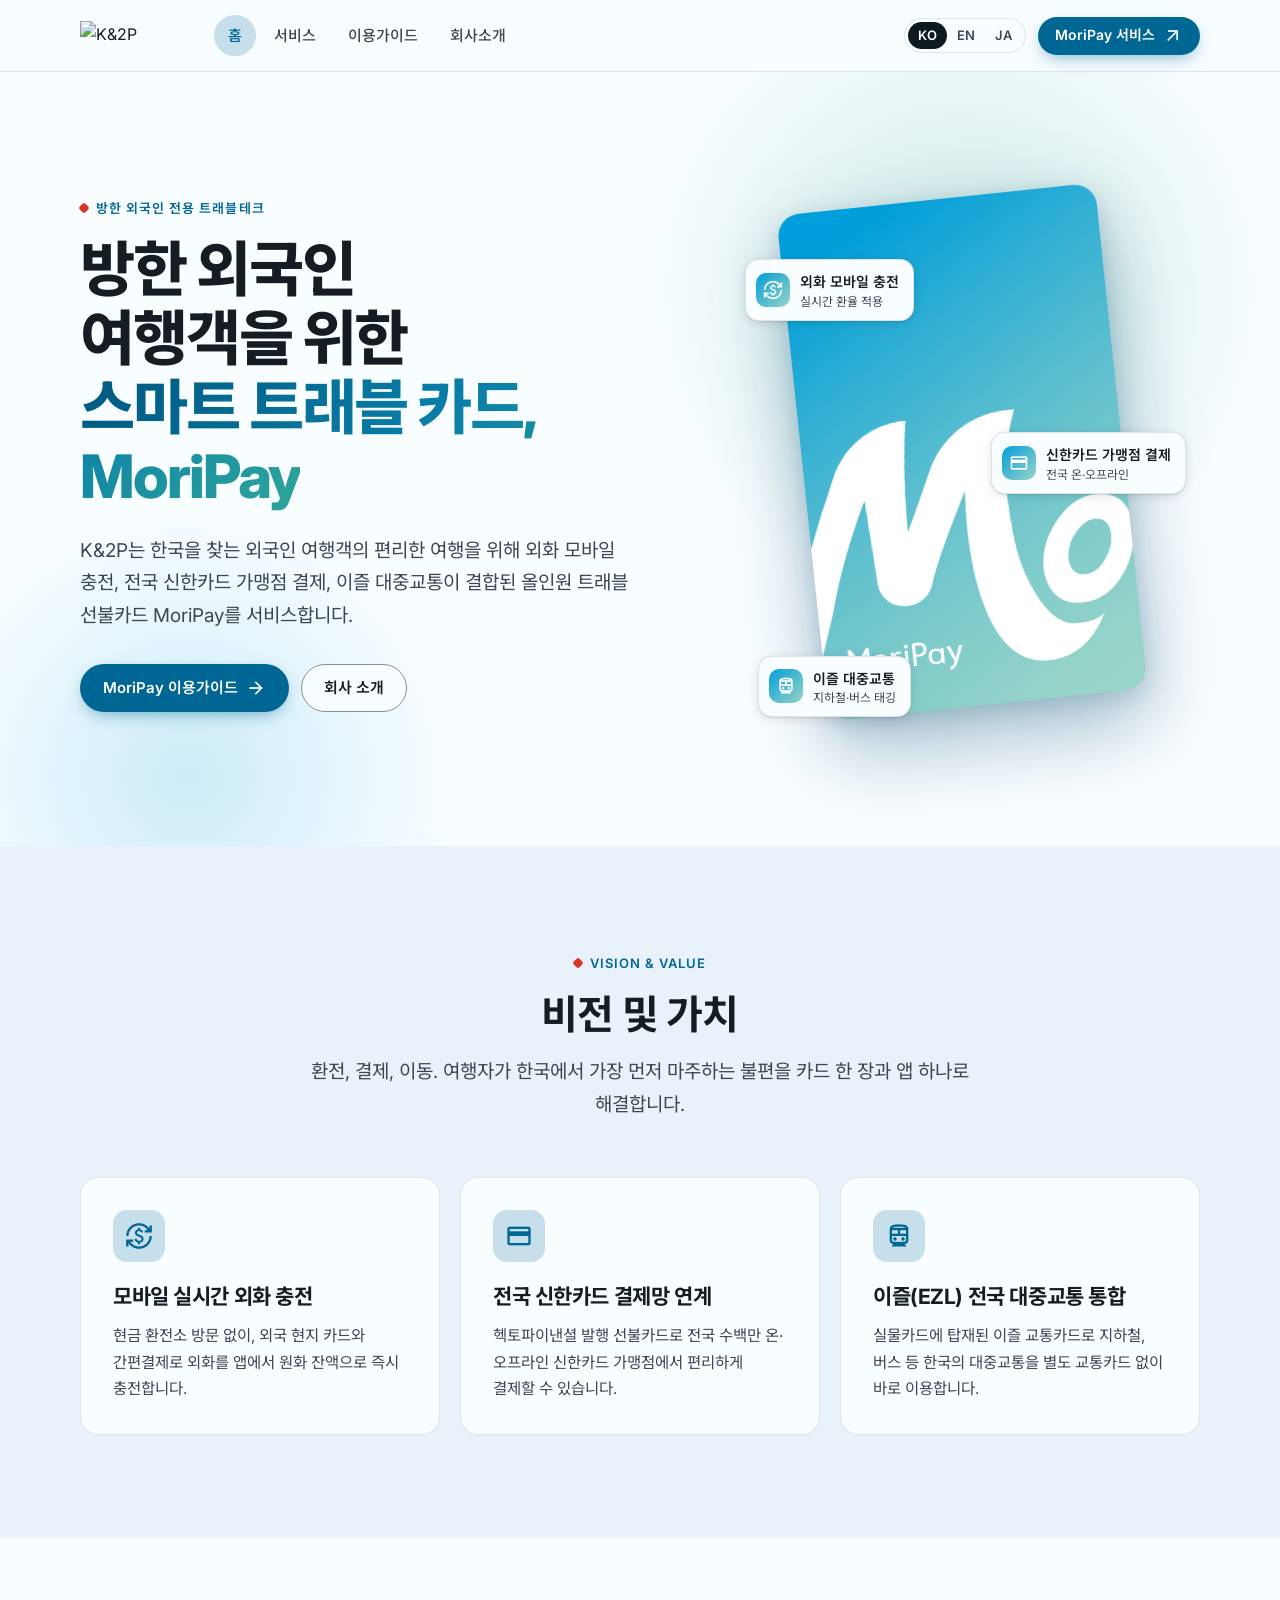
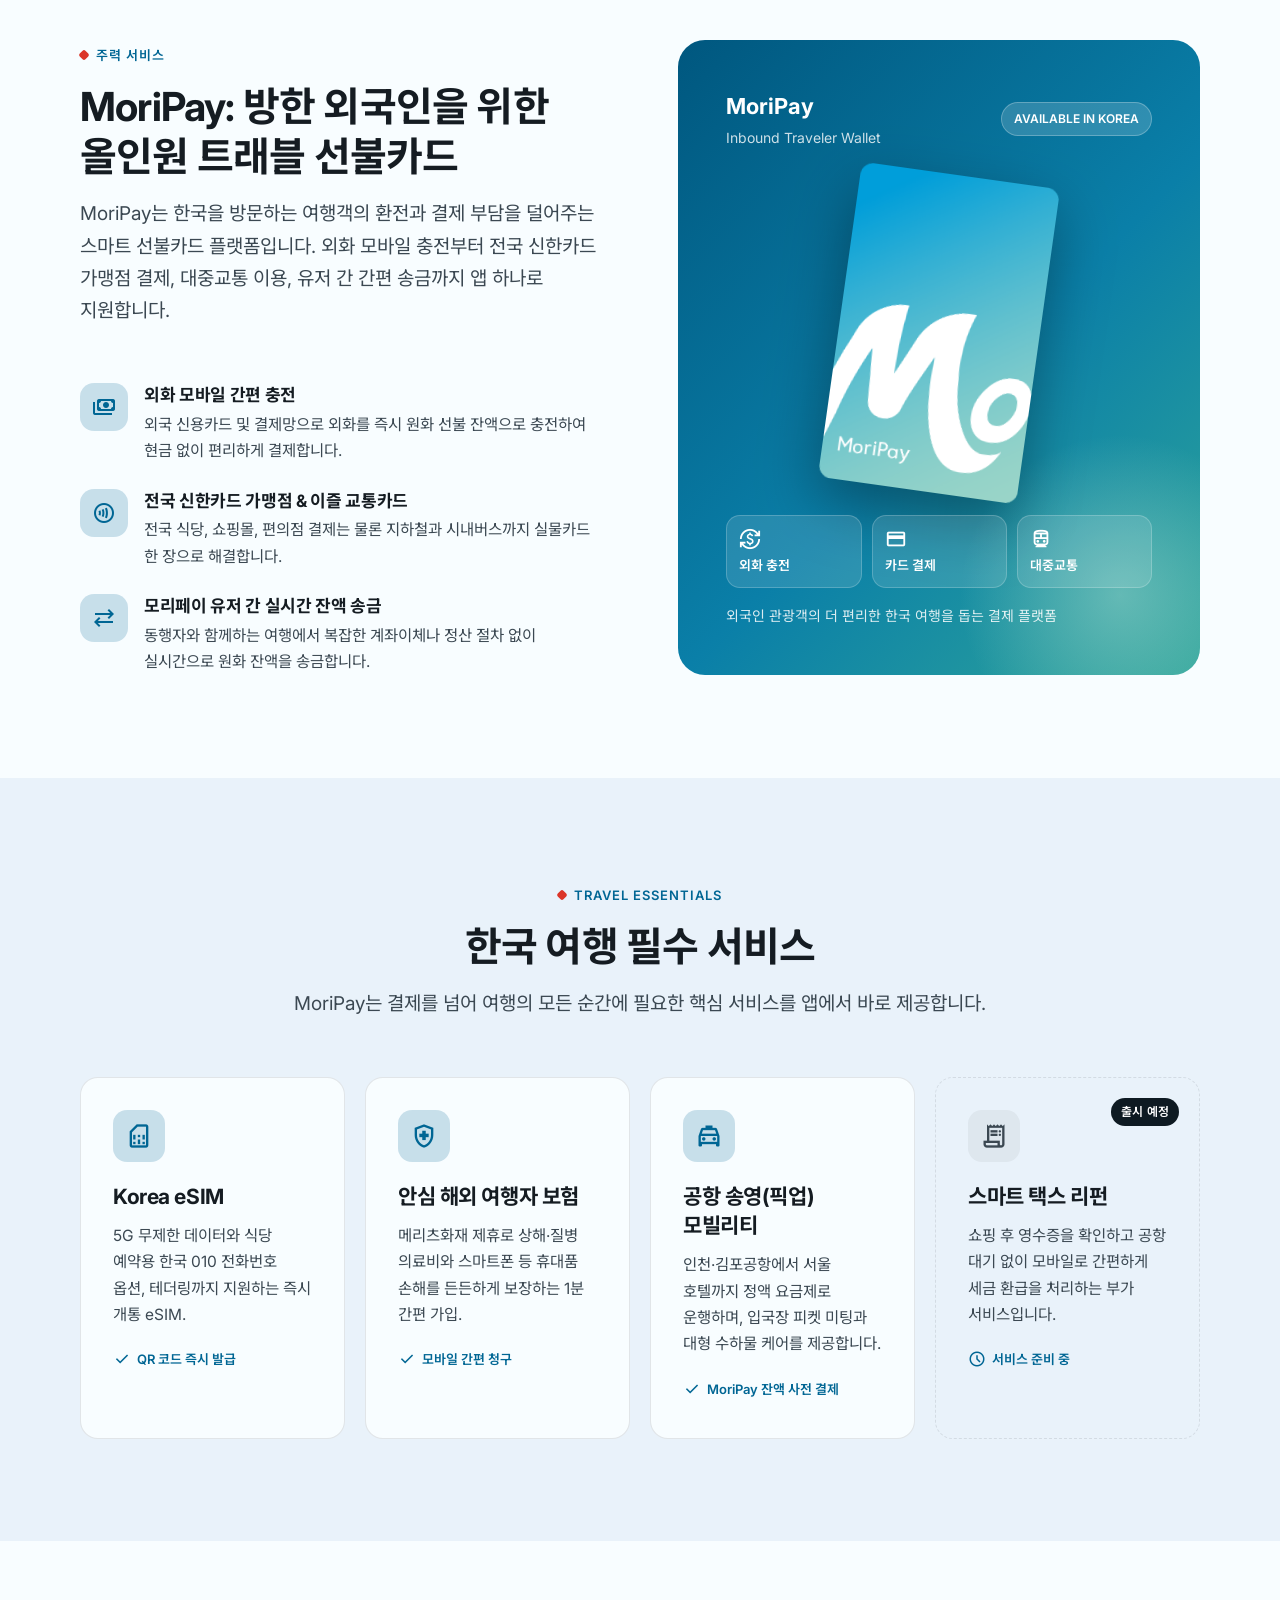
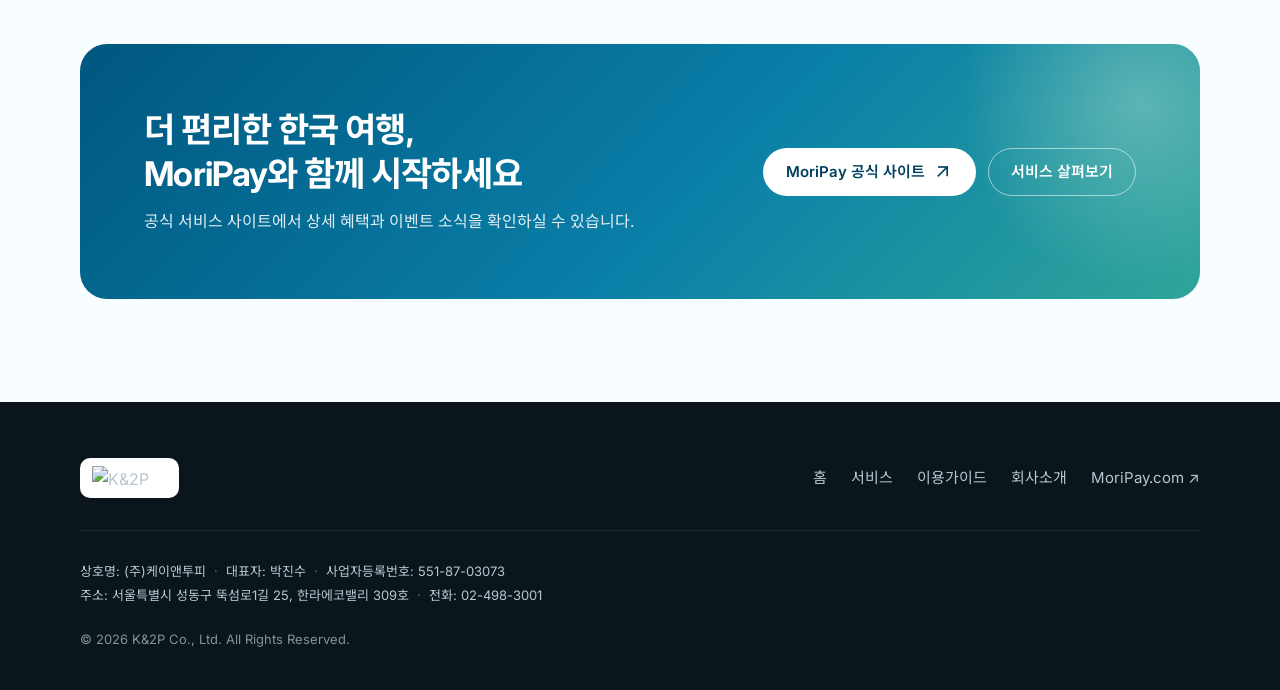
==== commit 2a251efd: "feat: Astryx 기반 디자인 리뉴얼 및 영/일/한 3개 언어 페이지 - Astryx(meta/astryx, MIT) 토큰·테마 체계 적용: MoriPay 블루를 시드로   " ====
--- a/index.html
+++ b/index.html
@@ -1,315 +1,122 @@
-<!DOCTYPE html>
-<html class="light" lang="ko"><head>
-<!-- Google tag (gtag.js) -->
-<script async src="https://www.googletagmanager.com/gtag/js?id=G-DRZ7CXSHBG"></script>
-<script>
-  window.dataLayer = window.dataLayer || [];
-  function gtag(){dataLayer.push(arguments);}
-  gtag('js', new Date());
-
-  gtag('config', 'G-DRZ7CXSHBG');
-</script>
-<!-- Google Tag Manager -->
-<script>(function(w,d,s,l,i){w[l]=w[l]||[];w[l].push({'gtm.start':
-new Date().getTime(),event:'gtm.js'});var f=d.getElementsByTagName(s)[0],
-j=d.createElement(s),dl=l!='dataLayer'?'&l='+l:'';j.async=true;j.src=
-'https://www.googletagmanager.com/gtm.js?id='+i+dl;f.parentNode.insertBefore(j,f);
-})(window,document,'script','dataLayer','GTM-W2S55Z7T');</script>
-<!-- End Google Tag Manager -->
-<meta charset="utf-8"/>
-<meta content="width=device-width, initial-scale=1.0" name="viewport"/>
-<title>케이앤투피 | K&2P | 방한 외국인 전용 트래블테크 리더</title>
-<script src="https://cdn.tailwindcss.com?plugins=forms,container-queries"></script>
-<link href="https://fonts.googleapis.com/css2?family=Manrope:wght@400;600;700;800&amp;family=Inter:wght@300;400;500;600&amp;display=swap" rel="stylesheet"/>
-<link href="https://fonts.googleapis.com/css2?family=Material+Symbols+Outlined:wght,FILL@100..700,0..1&amp;display=swap" rel="stylesheet"/>
-<script id="tailwind-config">
-   tailwind.config = {
-    darkMode: "class",
-    theme: {
-     extend: {
-      "colors": {
-          "on-tertiary": "#ffffff",
-          "primary-fixed-dim": "#80d4d6",
-          "on-secondary": "#ffffff",
-          "inverse-on-surface": "#eff1f4",
-          "surface-container-lowest": "#ffffff",
-          "inverse-surface": "#2d3133",
-          "inverse-primary": "#80d4d6",
-          "tertiary-container": "#bab8b7",
-          "on-tertiary-fixed": "#1c1b1b",
-          "on-primary": "#ffffff",
-          "on-secondary-fixed-variant": "#004883",
-          "surface-tint": "#00696b",
-          "on-surface": "#191c1e",
-          "on-surface-variant": "#3e4949",
-          "error-container": "#ffdad6",
-          "surface-dim": "#d8dadd",
-          "surface-container-low": "#f2f4f7",
-          "on-secondary-fixed": "#001c39",
-          "on-error-container": "#93000a",
-          "tertiary-fixed": "#e5e2e1",
-          "secondary": "#0060ac",
-          "surface": "#f7f9fc",
-          "tertiary": "#5f5e5e",
-          "secondary-fixed-dim": "#a4c9ff",
-          "secondary-container": "#68abff",
-          "surface-container-high": "#e6e8eb",
-          "secondary-fixed": "#d4e3ff",
-          "primary": "#72C6C8",
-          "outline": "#6e7979",
-          "on-primary-fixed": "#002021",
-          "surface-container": "#eceef1",
-          "primary-fixed": "#9df1f3",
-          "on-tertiary-fixed-variant": "#474746",
-          "error": "#ba1a1a",
-          "on-error": "#ffffff",
-          "on-primary-fixed-variant": "#004f51",
-          "on-primary-container": "#005254",
-          "surface-container-highest": "#e0e3e6",
-          "outline-variant": "#bdc9c8",
-          "on-tertiary-container": "#494949",
-          "primary-container": "#e0f2f2",
-          "background": "#f7f9fc",
-          "on-secondary-container": "#003e73",
-          "tertiary-fixed-dim": "#c8c6c5",
-          "surface-variant": "#e0e3e6",
-          "surface-bright": "#f7f9fc",
-          "on-background": "#191c1e"
-      },
-      "borderRadius": {
-          "DEFAULT": "0.25rem",
-          "lg": "1rem",
-          "xl": "1.5rem",
-          "full": "9999px"
-      },
-      "fontFamily": {
-          "headline": ["Manrope"],
-          "body": ["Inter"],
-          "label": ["Inter"]
-      }
-     },
-    },
-   }
-  </script>
-<style>
-    body { font-family: 'Inter', 'Noto Sans KR', sans-serif; }
-    h1, h2, h3 { font-family: 'Manrope', 'Noto Sans KR', sans-serif; }
-    .material-symbols-outlined { font-variation-settings: 'FILL' 0, 'wght' 400, 'GRAD' 0, 'opsz' 24; }
-    .glass-nav { background: rgba(255, 255, 255, 0.8); backdrop-filter: blur(20px); }
-    .mori-gradient-btn { background: linear-gradient(135deg, #72C6C8 0%, #4A90E2 100%); }
-  </style>
-</head>
-<body class="bg-background text-on-surface">
-<!-- Google Tag Manager (noscript) -->
-<noscript><iframe src="https://www.googletagmanager.com/ns.html?id=GTM-W2S55Z7T"
-height="0" width="0" style="display:none;visibility:hidden"></iframe></noscript>
-<!-- End Google Tag Manager (noscript) -->
-<!-- TopNavBar -->
-<nav class="fixed w-full top-0 z-50 bg-white/80 backdrop-blur-md shadow-sm border-b border-gray-100">
-<div class="flex justify-between items-center max-w-7xl mx-auto px-6 h-20 relative">
-<div class="flex items-center flex-shrink-0">
-<a href="index.html" class="flex items-center">
-<img alt="K&amp;2P Logo" class="h-8 md:h-10 object-contain cursor-pointer" src="logo_horizontal_transparent.png"/>
-</a>
-</div>
-<div class="absolute left-1/2 -translate-x-1/2 flex items-center gap-6 sm:gap-10 font-['Manrope'] tracking-tight text-sm font-semibold">
-<a class="text-teal-700 dark:text-teal-400 border-b-2 border-teal-600 pb-1" href="index.html">홈</a>
-<a class="text-slate-600 dark:text-slate-400 hover:text-teal-600 transition-colors" href="services.html">서비스</a>
-<a class="text-slate-600 dark:text-slate-400 hover:text-teal-600 transition-colors" href="guide.html">이용가이드</a>
-<a class="text-slate-600 dark:text-slate-400 hover:text-teal-600 transition-colors" href="about.html">회사소개</a>
-</div>
-<div class="flex items-center">
-<a href="https://moripay.com" target="_blank" rel="noopener noreferrer" class="hidden sm:inline-flex items-center gap-1.5 px-4 py-2 rounded-full border border-teal-500/30 text-teal-700 bg-teal-50/50 hover:bg-teal-100/50 text-xs font-bold transition-all">
-  <span>MoriPay 서비스</span>
-  <span class="material-symbols-outlined text-[14px]">arrow_outward</span>
-</a>
-</div>
-</div>
-</nav>
-<main class="pt-32">
-<!-- Hero Section -->
-<section class="relative min-h-[800px] flex items-center overflow-hidden bg-white">
-<div class="max-w-7xl mx-auto px-8 grid grid-cols-1 lg:grid-cols-2 gap-12 items-center">
-<div class="z-10">
-<span class="inline-block px-4 py-1 rounded-full bg-primary-container text-primary font-bold text-xs uppercase tracking-widest mb-6">방한 외국인 전용 트래블테크</span>
-<h1 class="text-5xl lg:text-7xl font-extrabold text-on-surface leading-[1.1] mb-8">
-          방한 외국인 여행객을 위한 <br/>
-<span class="text-transparent bg-clip-text bg-gradient-to-r from-[#72C6C8] to-[#4A90E2]">스마트 트래블 카드 - MoriPay</span>
-</h1>
-<p class="text-lg text-on-surface-variant max-w-lg mb-10 leading-relaxed">
-          K&amp;2P는 한국을 찾는 외국인 여행객의 편리한 여행을 위해 외화 모바일 충전, 전국 신한카드 가맹점 결제, 이즐 대중교통이 결합된 올인원 트래블 선불카드 MoriPay를 서비스합니다.
-        </p>
-<div class="flex flex-wrap gap-4">
-<a href="guide.html" class="mori-gradient-btn px-8 py-4 rounded-full text-white font-bold text-lg shadow-lg shadow-primary-container/50 transition-transform active:scale-95 inline-flex items-center gap-2">
-  <span>MoriPay 이용가이드</span>
-  <span class="material-symbols-outlined text-sm">arrow_forward</span>
-</a>
-<a href="about.html" class="px-8 py-4 rounded-full border border-outline-variant text-on-surface font-bold text-lg hover:bg-surface-container-low transition-colors inline-block">회사 소개</a>
-</div>
-</div>
-<div class="relative flex justify-center lg:justify-end">
-<div class="absolute top-1/2 left-1/2 -translate-x-1/2 -translate-y-1/2 w-[120%] h-[120%] bg-primary-container/40 rounded-full blur-[120px]"></div>
-<img alt="MoriPay Logo" class="relative z-10 w-full max-w-[320px] h-auto drop-shadow-2xl rounded-3xl object-cover" src="moripay_card.png"/>
-</div>
-</div>
-</section>
-<!-- Company Vision -->
-<section class="py-32 bg-surface">
-<div class="max-w-7xl mx-auto px-8">
-<div class="text-center mb-20">
-<h2 class="text-4xl font-bold mb-4">비전 및 가치</h2>
-<div class="h-1 w-20 bg-primary mx-auto rounded-full"></div>
-</div>
-<div class="grid grid-cols-1 md:grid-cols-3 gap-8">
-<div class="bg-surface-container-lowest p-10 rounded-xl hover:shadow-xl transition-all duration-500 group border-b-4 border-transparent hover:border-primary">
-<span class="material-symbols-outlined text-primary text-5xl mb-6">currency_exchange</span>
-<h3 class="text-xl font-bold mb-4">모바일 실시간 외화 충전</h3>
-<p class="text-on-surface-variant leading-relaxed">현금 환전소 방문 없이, 외국 현지 카드와 간편결제로 외화를 앱에서 원화 잔액으로 즉시 충전합니다.</p>
-</div>
-<div class="bg-surface-container-lowest p-10 rounded-xl hover:shadow-xl transition-all duration-500 group border-b-4 border-transparent hover:border-primary">
-<span class="material-symbols-outlined text-primary text-5xl mb-6">credit_card</span>
-<h3 class="text-xl font-bold mb-4">전국 신한카드 결제망 연계</h3>
-<p class="text-on-surface-variant leading-relaxed">헥토파이낸셜 발행 선불카드로 전국 수백만 온·오프라인 신한카드 가맹점에서 편리하게 결제할 수 있습니다.</p>
-</div>
-<div class="bg-surface-container-lowest p-10 rounded-xl hover:shadow-xl transition-all duration-500 group border-b-4 border-transparent hover:border-primary">
-<span class="material-symbols-outlined text-primary text-5xl mb-6">directions_subway</span>
-<h3 class="text-xl font-bold mb-4">이즐(EZL) 전국 대중교통 통합</h3>
-<p class="text-on-surface-variant leading-relaxed">실물카드에 탑재된 이즐 교통카드로 지하철, 버스 등 한국의 대중교통을 별도 교통카드 없이 바로 이용합니다.</p>
-</div>
-</div>
-</div>
-</section>
-<!-- Flagship Service: MoriPay -->
-<section class="py-32 bg-white overflow-hidden">
-<div class="max-w-7xl mx-auto px-8">
-<div class="flex flex-col lg:flex-row items-center gap-16">
-<div class="lg:w-1/2">
-<h2 class="text-sm font-bold text-secondary uppercase tracking-[0.3em] mb-4">주력 서비스</h2>
-<h3 class="text-5xl font-extrabold mb-8">MoriPay: 방한 외국인을 위한 <br/>올인원 트래블 선불카드</h3>
-<p class="text-xl text-on-surface-variant mb-12 leading-relaxed">
-            MoriPay는 한국을 방문하는 여행객의 환전과 결제 부담을 덜어주는 스마트 선불카드 플랫폼입니다. 외화 모바일 충전부터 전국 신한카드 가맹점 결제, 대중교통 이용, 유저 간 간편 송금까지 앱 하나로 지원합니다.
-          </p>
-<ul class="space-y-6">
-<li class="flex items-start gap-4">
-<div class="bg-primary/10 p-2 rounded-lg">
-<span class="material-symbols-outlined text-primary">payments</span>
-</div>
-<div>
-<h4 class="font-bold text-lg">외화 모바일 간편 충전</h4>
-<p class="text-on-surface-variant">외국 신용카드 및 결제망으로 외화를 즉시 원화 선불 잔액으로 충전하여 현금 없이 편리하게 결제합니다.</p>
-</div>
-</li>
-<li class="flex items-start gap-4">
-<div class="bg-primary/10 p-2 rounded-lg">
-<span class="material-symbols-outlined text-primary">contactless</span>
-</div>
-<div>
-<h4 class="font-bold text-lg">전국 신한카드 가맹점 &amp; 이즐 교통카드</h4>
-<p class="text-on-surface-variant">전국 식당, 쇼핑몰, 편의점 결제는 물론 지하철과 시내버스까지 실물카드 한 장으로 해결합니다.</p>
-</div>
-</li>
-<li class="flex items-start gap-4">
-<div class="bg-primary/10 p-2 rounded-lg">
-<span class="material-symbols-outlined text-primary">sync_alt</span>
-</div>
-<div>
-<h4 class="font-bold text-lg">모리페이 유저 간 실시간 잔액 송금</h4>
-<p class="text-on-surface-variant">동행자와 함께하는 여행에서 복잡한 계좌이체나 정산 절차 없이 실시간으로 원화 잔액을 송금합니다.</p>
-</div>
-</li>
-</ul>
-</div>
-<div class="lg:w-1/2 relative">
-<div class="rounded-[2.5rem] overflow-hidden shadow-2xl">
-<img alt="MoriPay QR Payment" class="w-full h-auto" src="https://lh3.googleusercontent.com/aida-public/[base64]"/>
-</div>
-<div class="absolute -bottom-8 -left-8 bg-surface-container-lowest p-8 rounded-xl shadow-xl max-w-xs border border-surface-container-high">
-<p class="text-primary font-bold text-2xl mb-2">방한 외국인 필수 카드</p>
-<p class="text-sm text-on-surface-variant">외국인 관광객의 더 편리한 한국 여행을 돕는 결제 플랫폼</p>
-</div>
-</div>
-</div>
-</div>
-</section>
-<!-- Detailed Features: Bento Grid -->
-<section class="py-32 bg-surface">
-<div class="max-w-7xl mx-auto px-8">
-<div class="text-center mb-16">
-<h2 class="text-4xl font-bold mb-4">한국 여행 필수 서비스</h2>
-<p class="text-on-surface-variant">MoriPay는 결제를 넘어 여행의 모든 순간에 필요한 핵심 서비스를 앱에서 바로 제공합니다.</p>
-</div>
-<div class="grid grid-cols-1 md:grid-cols-2 lg:grid-cols-4 gap-6">
-<div class="bg-white p-8 rounded-2xl flex flex-col justify-between border border-surface-container-high hover:border-primary transition-all hover:shadow-lg group">
-<div>
-<div class="w-12 h-12 rounded-xl bg-teal-50 flex items-center justify-center text-primary mb-6">
-<span class="material-symbols-outlined text-3xl">sim_card</span>
-</div>
-<h3 class="text-xl font-bold mb-3">Korea eSIM</h3>
-<p class="text-on-surface-variant text-sm leading-relaxed mb-4">5G 무제한 데이터와 식당 예약용 한국 010 전화번호 옵션, 테더링까지 지원하는 즉시 개통 eSIM.</p>
-</div>
-<span class="text-xs font-semibold text-teal-700">QR 코드 즉시 발급</span>
-</div>
-
-<div class="bg-white p-8 rounded-2xl flex flex-col justify-between border border-surface-container-high hover:border-primary transition-all hover:shadow-lg group">
-<div>
-<div class="w-12 h-12 rounded-xl bg-blue-50 flex items-center justify-center text-[#0060ac] mb-6">
-<span class="material-symbols-outlined text-3xl">health_and_safety</span>
-</div>
-<h3 class="text-xl font-bold mb-3">안심 해외 여행자 보험</h3>
-<p class="text-on-surface-variant text-sm leading-relaxed mb-4">메리츠화재 제휴로 상해·질병 의료비와 스마트폰 등 휴대품 손해를 든든하게 보장하는 1분 간편 가입.</p>
-</div>
-<span class="text-xs font-semibold text-blue-700">모바일 간편 청구</span>
-</div>
-
-<div class="bg-white p-8 rounded-2xl flex flex-col justify-between border border-surface-container-high hover:border-primary transition-all hover:shadow-lg group">
-<div>
-<div class="w-12 h-12 rounded-xl bg-teal-50 flex items-center justify-center text-teal-700 mb-6">
-<span class="material-symbols-outlined text-3xl">local_taxi</span>
-</div>
-<h3 class="text-xl font-bold mb-3">공항 송영(픽업) 모빌리티</h3>
-<p class="text-on-surface-variant text-sm leading-relaxed mb-4">인천·김포공항에서 서울 호텔까지 정액 요금제로 운행하며, 입국장 피켓 미팅과 대형 수하물 케어를 제공합니다.</p>
-</div>
-<span class="text-xs font-semibold text-teal-700">MoriPay 잔액 사전 결제</span>
-</div>
-
-<div class="bg-[#f0f4f8] p-8 rounded-2xl flex flex-col justify-between relative overflow-hidden border border-surface-container-high">
-<div class="absolute top-4 right-4 bg-secondary text-white text-[10px] px-2.5 py-1 rounded-full font-bold uppercase tracking-widest">출시 예정</div>
-<div>
-<div class="w-12 h-12 rounded-xl bg-white/60 flex items-center justify-center text-slate-400 mb-6">
-<span class="material-symbols-outlined text-3xl">receipt_long</span>
-</div>
-<h3 class="text-xl font-bold mb-3 text-slate-600">스마트 텍스 리펀</h3>
-<p class="text-slate-500 text-sm leading-relaxed mb-4">쇼핑 후 영수증을 확인하고 공항 대기 없이 모바일로 간편하게 세금 환급을 처리하는 부가 서비스입니다.</p>
-</div>
-<span class="text-xs font-semibold text-slate-400">서비스 준비 중</span>
-</div>
-</div>
-</div>
-</section>
-</main>
-<!-- Footer -->
-<footer class="w-full py-12 px-6 bg-slate-50 border-t border-gray-100">
-<div class="max-w-7xl mx-auto flex flex-col md:flex-row justify-between gap-8 text-left">
-<div class="flex-1 space-y-4">
-<div class="mb-4">
-<img alt="K&amp;2P Logo" class="h-8 md:h-10 object-contain" src="logo_horizontal_transparent.png"/>
-</div>
-<div class="font-['Inter'] text-xs leading-relaxed text-slate-500 space-y-1">
-<p>상호명: (주)케이앤투피 | 대표자: 박진수 | 사업자등록번호: 551-87-03073</p>
-<p>주소: 서울특별시 성동구 뚝섬로1길 25, 한라에코밸리 309호 케이앤투피</p>
-<p>전화번호: 02-498-3001</p>
-<p class="pt-4 font-medium">© 2026 K&amp;2P. All Rights Reserved.</p>
-</div>
-</div>
-<div class="flex flex-col md:items-end gap-6">
-<div class="flex items-center gap-6 text-xs text-slate-500 font-medium">
-<a class="hover:text-teal-600 transition-colors" href="index.html">홈</a>
-<a class="hover:text-teal-600 transition-colors" href="services.html">서비스</a>
-<a class="hover:text-teal-600 transition-colors" href="guide.html">이용가이드</a>
-<a class="hover:text-teal-600 transition-colors" href="about.html">회사소개</a>
-<a class="text-teal-600 font-semibold hover:underline inline-flex items-center gap-1" href="https://moripay.com" target="_blank" rel="noopener noreferrer">MoriPay.com ↗</a>
-</div>
-</div>
-</div>
-</footer>
-</body></html>
+<!DOCTYPE html>
+<html lang="ko" data-astryx-theme="kn2p" data-theme="light">
+<head>
+<meta charset="utf-8">
+<meta name="viewport" content="width=device-width, initial-scale=1">
+<!-- Google tag (gtag.js) -->
+<script async src="https://www.googletagmanager.com/gtag/js?id=G-DRZ7CXSHBG"></script>
+<script>
+  window.dataLayer = window.dataLayer || [];
+  function gtag(){dataLayer.push(arguments);}
+  gtag('js', new Date());
+  gtag('config', 'G-DRZ7CXSHBG');
+</script>
+<title>케이앤투피 | K&amp;2P | 방한 외국인 전용 트래블테크</title>
+<meta name="description" content="K&amp;2P는 외화 모바일 충전, 전국 신한카드 가맹점 결제, 이즐 대중교통이 결합된 방한 외국인용 올인원 트래블 선불카드 MoriPay를 서비스합니다.">
+<link rel="canonical" href="https://kn2p.co.kr/">
+<link rel="alternate" hreflang="ko" href="https://kn2p.co.kr/">
+<link rel="alternate" hreflang="en" href="https://kn2p.co.kr/en/">
+<link rel="alternate" hreflang="ja" href="https://kn2p.co.kr/ja/">
+<link rel="alternate" hreflang="x-default" href="https://kn2p.co.kr/">
+<meta property="og:type" content="website">
+<meta property="og:site_name" content="K&amp;2P">
+<meta property="og:title" content="케이앤투피 | K&amp;2P | 방한 외국인 전용 트래블테크">
+<meta property="og:description" content="K&amp;2P는 외화 모바일 충전, 전국 신한카드 가맹점 결제, 이즐 대중교통이 결합된 방한 외국인용 올인원 트래블 선불카드 MoriPay를 서비스합니다.">
+<meta property="og:url" content="https://kn2p.co.kr/">
+<meta property="og:locale" content="ko_KR">
+<meta property="og:image" content="https://kn2p.co.kr/moripay_card.png">
+<meta name="theme-color" content="#f8fdff">
+<link rel="icon" href="assets/img/favicon.png" type="image/png">
+<link rel="apple-touch-icon" href="assets/img/favicon.png">
+<link rel="preconnect" href="https://fonts.googleapis.com">
+<link rel="preconnect" href="https://fonts.gstatic.com" crossorigin>
+<link rel="stylesheet" href="https://fonts.googleapis.com/css2?family=Inter:wght@400;500;600;700;800&amp;family=Noto+Sans+KR:wght@400;500;600;700;800&amp;display=swap">
+<link rel="stylesheet" href="https://fonts.googleapis.com/css2?family=Material+Symbols+Outlined:opsz,wght,FILL,GRAD@24,400,0,0&amp;display=block">
+<link rel="stylesheet" href="assets/css/astryx-reset.css">
+<link rel="stylesheet" href="assets/css/astryx-tokens.css">
+<link rel="stylesheet" href="assets/css/kn2p-theme.css">
+<link rel="stylesheet" href="assets/css/site.css">
+</head>
+<body>
+<a class="skip-link" href="#main">본문 바로가기</a>
+<header class="site-header">
+  <div class="container">
+    <a class="brand" href="index.html"><img src="logo_horizontal_transparent.png" alt="K&amp;2P" width="94" height="30"></a>
+    <nav class="nav" id="site-nav" aria-label="Main"><a href="index.html" aria-current="page">홈</a><a href="services.html">서비스</a><a href="guide.html">이용가이드</a><a href="about.html">회사소개</a><a class="nav-ext" href="https://moripay.com" target="_blank" rel="noopener">MoriPay 서비스 ↗</a></nav>
+    <div class="header-actions">
+      <div class="lang-switch" role="group" aria-label="Language"><a href="index.html" hreflang="ko" lang="ko" title="한국어" aria-current="true">KO</a><a href="en/index.html" hreflang="en" lang="en" title="English">EN</a><a href="ja/index.html" hreflang="ja" lang="ja" title="日本語">JA</a></div>
+      <a class="btn btn-primary btn-sm btn-cta" href="https://moripay.com" target="_blank" rel="noopener">MoriPay 서비스 <span class="icon" aria-hidden="true">arrow_outward</span></a>
+      <button class="menu-toggle" type="button" aria-controls="site-nav" aria-expanded="false" aria-label="메뉴"><span class="icon" aria-hidden="true">menu</span></button>
+    </div>
+  </div>
+</header>
+<main id="main">
+
+<section class="hero">
+  <div class="container hero-grid">
+    <div>
+      <span class="eyebrow">방한 외국인 전용 트래블테크</span>
+      <h1>방한 외국인 여행객을 위한<br><span class="grad">스마트 트래블 카드, MoriPay</span></h1>
+      <p class="lead">K&2P는 한국을 찾는 외국인 여행객의 편리한 여행을 위해 외화 모바일 충전, 전국 신한카드 가맹점 결제, 이즐 대중교통이 결합된 올인원 트래블 선불카드 MoriPay를 서비스합니다.</p>
+      <div class="hero-actions">
+        <a class="btn btn-primary" href="guide.html">MoriPay 이용가이드 <span class="icon" aria-hidden="true">arrow_forward</span></a>
+        <a class="btn btn-secondary" href="about.html">회사 소개</a>
+      </div>
+    </div>
+    <div class="hero-visual">
+      <div class="card-stage">
+        <img class="card-img" src="moripay_card.png" alt="MoriPay card" width="320" height="508">
+        <div class="chip chip-1"><span class="icon" aria-hidden="true">currency_exchange</span><div>외화 모바일 충전<small>실시간 환율 적용</small></div></div><div class="chip chip-2"><span class="icon" aria-hidden="true">credit_card</span><div>신한카드 가맹점 결제<small>전국 온·오프라인</small></div></div><div class="chip chip-3"><span class="icon" aria-hidden="true">directions_subway</span><div>이즐 대중교통<small>지하철·버스 태깅</small></div></div>
+      </div>
+    </div>
+  </div>
+</section>
+<section class="section section-alt">
+  <div class="container">
+    <div class="section-head center"><span class="eyebrow">Vision & Value</span><h2>비전 및 가치</h2><p>환전, 결제, 이동. 여행자가 한국에서 가장 먼저 마주하는 불편을 카드 한 장과 앱 하나로 해결합니다.</p></div>
+    <div class="grid grid-3"><article class="card"><div class="card-icon"><span class="icon" aria-hidden="true">currency_exchange</span></div><h3>모바일 실시간 외화 충전</h3><p>현금 환전소 방문 없이, 외국 현지 카드와 간편결제로 외화를 앱에서 원화 잔액으로 즉시 충전합니다.</p></article><article class="card"><div class="card-icon"><span class="icon" aria-hidden="true">credit_card</span></div><h3>전국 신한카드 결제망 연계</h3><p>헥토파이낸셜 발행 선불카드로 전국 수백만 온·오프라인 신한카드 가맹점에서 편리하게 결제할 수 있습니다.</p></article><article class="card"><div class="card-icon"><span class="icon" aria-hidden="true">directions_subway</span></div><h3>이즐(EZL) 전국 대중교통 통합</h3><p>실물카드에 탑재된 이즐 교통카드로 지하철, 버스 등 한국의 대중교통을 별도 교통카드 없이 바로 이용합니다.</p></article></div>
+  </div>
+</section>
+<section class="section">
+  <div class="container split">
+    <div>
+      <div class="section-head"><span class="eyebrow">주력 서비스</span><h2>MoriPay: 방한 외국인을 위한<br>올인원 트래블 선불카드</h2><p>MoriPay는 한국을 방문하는 여행객의 환전과 결제 부담을 덜어주는 스마트 선불카드 플랫폼입니다. 외화 모바일 충전부터 전국 신한카드 가맹점 결제, 대중교통 이용, 유저 간 간편 송금까지 앱 하나로 지원합니다.</p></div>
+      <ul class="feature-list"><li><span class="fi"><span class="icon" aria-hidden="true">payments</span></span><div><h3>외화 모바일 간편 충전</h3><p>외국 신용카드 및 결제망으로 외화를 즉시 원화 선불 잔액으로 충전하여 현금 없이 편리하게 결제합니다.</p></div></li><li><span class="fi"><span class="icon" aria-hidden="true">contactless</span></span><div><h3>전국 신한카드 가맹점 & 이즐 교통카드</h3><p>전국 식당, 쇼핑몰, 편의점 결제는 물론 지하철과 시내버스까지 실물카드 한 장으로 해결합니다.</p></div></li><li><span class="fi"><span class="icon" aria-hidden="true">sync_alt</span></span><div><h3>모리페이 유저 간 실시간 잔액 송금</h3><p>동행자와 함께하는 여행에서 복잡한 계좌이체나 정산 절차 없이 실시간으로 원화 잔액을 송금합니다.</p></div></li></ul>
+    </div>
+    <div class="brand-panel">
+  <div class="bp-top"><div><div class="bp-title">MoriPay</div><div class="bp-sub">Inbound Traveler Wallet</div></div><span class="pill">AVAILABLE IN KOREA</span></div>
+  <div class="bp-card"><img src="moripay_card.png" alt="MoriPay card" width="200" height="318" loading="lazy"></div>
+  <div class="bp-tiles"><div class="bp-tile"><span class="icon" aria-hidden="true">currency_exchange</span>외화 충전</div><div class="bp-tile"><span class="icon" aria-hidden="true">credit_card</span>카드 결제</div><div class="bp-tile"><span class="icon" aria-hidden="true">directions_subway</span>대중교통</div></div><p class="bp-note">외국인 관광객의 더 편리한 한국 여행을 돕는 결제 플랫폼</p>
+</div>
+  </div>
+</section>
+<section class="section section-alt">
+  <div class="container">
+    <div class="section-head center"><span class="eyebrow">Travel Essentials</span><h2>한국 여행 필수 서비스</h2><p>MoriPay는 결제를 넘어 여행의 모든 순간에 필요한 핵심 서비스를 앱에서 바로 제공합니다.</p></div>
+    <div class="grid grid-4"><article class="card"><div class="card-icon"><span class="icon" aria-hidden="true">sim_card</span></div><h3>Korea eSIM</h3><p>5G 무제한 데이터와 식당 예약용 한국 010 전화번호 옵션, 테더링까지 지원하는 즉시 개통 eSIM.</p><span class="tag"><span class="icon" aria-hidden="true">check</span>QR 코드 즉시 발급</span></article><article class="card"><div class="card-icon"><span class="icon" aria-hidden="true">health_and_safety</span></div><h3>안심 해외 여행자 보험</h3><p>메리츠화재 제휴로 상해·질병 의료비와 스마트폰 등 휴대품 손해를 든든하게 보장하는 1분 간편 가입.</p><span class="tag"><span class="icon" aria-hidden="true">check</span>모바일 간편 청구</span></article><article class="card"><div class="card-icon"><span class="icon" aria-hidden="true">local_taxi</span></div><h3>공항 송영(픽업) 모빌리티</h3><p>인천·김포공항에서 서울 호텔까지 정액 요금제로 운행하며, 입국장 피켓 미팅과 대형 수하물 케어를 제공합니다.</p><span class="tag"><span class="icon" aria-hidden="true">check</span>MoriPay 잔액 사전 결제</span></article><article class="card soon"><span class=badge>출시 예정</span><div class="card-icon"><span class="icon" aria-hidden="true">receipt_long</span></div><h3>스마트 택스 리펀</h3><p>쇼핑 후 영수증을 확인하고 공항 대기 없이 모바일로 간편하게 세금 환급을 처리하는 부가 서비스입니다.</p><span class="tag"><span class="icon" aria-hidden="true">schedule</span>서비스 준비 중</span></article></div>
+  </div>
+</section>
+<section class="section"><div class="container"><div class="cta-band"><div><h2>더 편리한 한국 여행,<br>MoriPay와 함께 시작하세요</h2><p>공식 서비스 사이트에서 상세 혜택과 이벤트 소식을 확인하실 수 있습니다.</p></div><div class="actions"><a class="btn btn-light" href="https://moripay.com" target="_blank" rel="noopener">MoriPay 공식 사이트 <span class="icon" aria-hidden="true">arrow_outward</span></a><a class="btn btn-ghost-light" href="services.html">서비스 살펴보기</a></div></div></div></section>
+</main>
+<footer class="site-footer">
+  <div class="container">
+    <div class="top">
+      <a class="logo-wrap" href="index.html"><img src="logo_horizontal_transparent.png" alt="K&amp;2P" width="75" height="24"></a>
+      <nav aria-label="Footer"><a href="index.html">홈</a><a href="services.html">서비스</a><a href="guide.html">이용가이드</a><a href="about.html">회사소개</a><a href="https://moripay.com" target="_blank" rel="noopener">MoriPay.com ↗</a></nav>
+    </div>
+    <div class="biz"><div><span>상호명: (주)케이앤투피</span><span>대표자: 박진수</span><span>사업자등록번호: 551-87-03073</span></div><div><span>주소: 서울특별시 성동구 뚝섬로1길 25, 한라에코밸리 309호</span><span>전화: 02-498-3001</span></div></div>
+    <p class="copy">© 2026 K&amp;2P Co., Ltd. All Rights Reserved.</p>
+  </div>
+</footer>
+<script>
+  (function () {
+    var b = document.querySelector('.menu-toggle'), n = document.getElementById('site-nav');
+    if (!b || !n) return;
+    b.addEventListener('click', function () {
+      var open = n.classList.toggle('open');
+      b.setAttribute('aria-expanded', open ? 'true' : 'false');
+    });
+  })();
+</script>
+</body>
+</html>
--- a/assets/css/astryx-tokens.css
+++ b/assets/css/astryx-tokens.css
@@ -0,0 +1,22 @@
+/* Copyright (c) Meta Platforms, Inc. and affiliates. MIT License.
+ * Base design tokens extracted from @astryxdesign/core@0.7.13 dist/astryx.css (:root blocks only).
+ * Regenerate with _src/build_astryx_tokens.sh — do not edit by hand. */
+@layer reset, astryx-base, astryx-theme;
+@layer astryx-base {
+  :root{--_chat-avatar-offset:0px;}
+  :root{--astryx-press-alpha:0;}
+  :root{--border-width:1px;}
+  :root{--color-accent:light-dark(#0064E0, #0171E3);--color-accent-muted:light-dark(#0082FB33, #0082FB3F);--color-on-accent:light-dark(#FFFFFF, #FFFFFF);--color-neutral:light-dark(rgba(5, 54, 89, 0.1), rgba(223, 226, 229, 0.2));--color-background-surface:light-dark(#FFFFFF, #1F1F22);--color-background-body:light-dark(#F1F4F7, #111112);--color-overlay:light-dark(#01122866, #11111299);--color-overlay-hover:light-dark(#0536590C, #FFFFFF0C);--color-overlay-pressed:light-dark(#05365919, #FFFFFF19);--color-background-muted:light-dark(#0536590C, #1111127F);--color-text-primary:light-dark(#0A1317, #DFE2E5);--color-text-secondary:light-dark(#4E606F, #AAAFB5);--color-text-disabled:light-dark(#A4B0BC, #6F747C);--color-text-accent:light-dark(#0064E0, #3E9EFB);--color-on-dark:light-dark(#FFFFFF, #FFFFFF);--color-on-light:light-dark(#000000, #000000);--color-icon-accent:light-dark(#0064E0, #2694FE);--color-icon-primary:light-dark(#0A1317, #DFE2E5);--color-icon-secondary:light-dark(#4E606F, #AAAFB5);--color-icon-disabled:light-dark(#A4B0BC, #6F747C);--color-background-card:light-dark(#FFFFFF, #1F1F22);--color-background-popover:light-dark(#FFFFFF, #28292C);--color-background-inverted:light-dark(#0A1317, #FFFFFF);--color-background-error-inverted:light-dark(#AA071E, #E3193B);--color-info:light-dark(#0064E0, #0064E0);--color-info-muted:light-dark(#0082FB33, #0082FB3F);--color-on-info:light-dark(#FFFFFF, #FFFFFF);--color-success:light-dark(#0D8626, #0D8626);--color-success-muted:light-dark(#0B991F33, #0B991F3F);--color-on-success:light-dark(#FFFFFF, #FFFFFF);--color-error:light-dark(#E3193B, #F5394F);--color-error-muted:light-dark(#E3193B33, #F5394F3F);--color-on-error:light-dark(#FFFFFF, #0A1317);--color-warning:light-dark(#E9AF08, #F2C00B);--color-warning-muted:light-dark(#E2A40033, #E2A4003F);--color-on-warning:light-dark(#0A1317, #0A1317);--color-text-info:var(--color-text-blue);--color-text-success:var(--color-text-green);--color-text-warning:var(--color-text-yellow);--color-text-error:var(--color-text-red);--color-icon-info:var(--color-text-info);--color-icon-success:var(--color-text-success);--color-icon-warning:var(--color-text-warning);--color-icon-error:var(--color-text-error);--color-border-info:var(--color-text-info);--color-border-success:var(--color-text-success);--color-border-warning:var(--color-text-warning);--color-border-error:var(--color-text-error);--color-on-info-muted:var(--color-text-blue);--color-on-success-muted:var(--color-text-green);--color-on-warning-muted:var(--color-text-yellow);--color-on-error-muted:var(--color-text-red);--color-border:light-dark(#05365919, #F2F4F619);--color-border-emphasized:light-dark(#CCD3DB, #494D53);--color-skeleton:light-dark(#CCD3DB, #5A5E66);--color-track:light-dark(#CCD3DB, #5A5E66);--color-shadow:light-dark(rgba(5, 54, 89, 0.1), rgba(0, 0, 0, 0.3));--color-tint-hover:light-dark(black, white);--color-background-blue:light-dark(#0171E333, #0171E333);--color-border-blue:light-dark(#0064E0, #2694FE);--color-icon-blue:light-dark(#0064E0, #2694FE);--color-text-blue:light-dark(#042F97, #AFD7FF);--color-background-cyan:light-dark(#03A7D733, #03A7D733);--color-border-cyan:light-dark(#089DD0, #0171A4);--color-icon-cyan:light-dark(#00ACC1, #26C6DA);--color-text-cyan:light-dark(#014975, #A1EEF9);--color-background-gray:light-dark(#0A131733, #666A724C);--color-border-gray:light-dark(#647685, #748695);--color-icon-gray:light-dark(#4E606F, #AAAFB5);--color-text-gray:light-dark(#0A1317, #E7EAED);--color-background-green:light-dark(#24BB5E33, #24BB5E33);--color-border-green:light-dark(#0D8626, #0B991F);--color-icon-green:light-dark(#0D8626, #26A756);--color-text-green:light-dark(#09441F, #A5F690);--color-background-orange:light-dark(#F2790233, #F2790233);--color-border-orange:light-dark(#EB6E00, #B34A01);--color-icon-orange:light-dark(#E9690B, #FB8C00);--color-text-orange:light-dark(#6B2203, #FDB876);--color-background-pink:light-dark(#E638B333, #E638B333);--color-border-pink:light-dark(#F351C0, #C02294);--color-icon-pink:light-dark(#C2185B, #EC407A);--color-text-pink:light-dark(#650053, #FEADE3);--color-background-purple:light-dark(#7952FF33, #7952FF33);--color-border-purple:light-dark(#9081FF, #7340FE);--color-icon-purple:light-dark(#5B08D8, #7952FF);--color-text-purple:light-dark(#3E0697, #B3B0FE);--color-background-red:light-dark(#E3193B33, #E3193B33);--color-border-red:light-dark(#E3193B, #F5394F);--color-icon-red:light-dark(#D31130, #E3193B);--color-text-red:light-dark(#7B0210, #FFB2B8);--color-background-teal:light-dark(#0DB7AF33, #0DB7AF33);--color-border-teal:light-dark(#08A3A3, #08767D);--color-icon-teal:light-dark(#009688, #26A69A);--color-text-teal:light-dark(#083943, #40DCCD);--color-background-yellow:light-dark(#E2A40033, #E2A40033);--color-border-yellow:light-dark(#C58600, #B47700);--color-icon-yellow:light-dark(#FBC02D, #FFEE58);--color-text-yellow:light-dark(#753F07, #FBCE03);}
+  :root{--color-data-categorical-blue:light-dark(#0171E3, #0171E3);--color-data-categorical-orange:light-dark(#EB6E00, #EB6E00);--color-data-categorical-purple:light-dark(#6B1EFD, #6B1EFD);--color-data-categorical-green:light-dark(#0B991F, #0B991F);--color-data-categorical-pink:light-dark(#F351C0, #F351C0);--color-data-categorical-cyan:light-dark(#0171A4, #0171A4);--color-data-categorical-red:light-dark(#F5394F, #F5394F);--color-data-categorical-teal:light-dark(#08A3A3, #08A3A3);--color-data-categorical-brown:light-dark(#965E03, #965E03);--color-data-categorical-indigo:light-dark(#6F8AFF, #6F8AFF);--color-data-neutral:light-dark(#8494A3, #8C939B);--color-data-blue-5:light-dark(#02165E, #02165E);--color-data-blue-4:light-dark(#004CBC, #004CBC);--color-data-blue-3:light-dark(#2694FE, #2694FE);--color-data-blue-2:light-dark(#78BEFF, #78BEFF);--color-data-blue-1:light-dark(#DBECFF, #DBECFF);--color-data-shamrock-5:light-dark(#0B603D, #0B603D);--color-data-shamrock-4:light-dark(#138546, #138546);--color-data-shamrock-3:light-dark(#24BB5E, #24BB5E);--color-data-shamrock-2:light-dark(#8EF7AA, #8EF7AA);--color-data-shamrock-1:light-dark(#D6FEE4, #D6FEE4);--color-data-orange-5:light-dark(#A13F04, #A13F04);--color-data-orange-4:light-dark(#D66100, #D66100);--color-data-orange-3:light-dark(#FD9537, #FD9537);--color-data-orange-2:light-dark(#FDB876, #FDB876);--color-data-orange-1:light-dark(#FFE6CF, #FFE6CF);--color-data-pink-5:light-dark(#8E1073, #8E1073);--color-data-pink-4:light-dark(#D123A1, #D123A1);--color-data-pink-3:light-dark(#F989D3, #F989D3);--color-data-pink-2:light-dark(#FEADE3, #FEADE3);--color-data-pink-1:light-dark(#FCE3F4, #FCE3F4);--color-data-purple-5:light-dark(#3E0697, #3E0697);--color-data-purple-4:light-dark(#6B1EFD, #6B1EFD);--color-data-purple-3:light-dark(#9081FF, #9081FF);--color-data-purple-2:light-dark(#B3B0FE, #B3B0FE);--color-data-purple-1:light-dark(#E8E8FB, #E8E8FB);--color-data-red-5:light-dark(#9D0519, #9D0519);--color-data-red-4:light-dark(#D31130, #D31130);--color-data-red-3:light-dark(#FB7D87, #FB7D87);--color-data-red-2:light-dark(#FFB2B8, #FFB2B8);--color-data-red-1:light-dark(#FEE4E6, #FEE4E6);--color-data-teal-5:light-dark(#08767D, #08767D);--color-data-teal-4:light-dark(#0C9293, #0C9293);--color-data-teal-3:light-dark(#0DB7AF, #0DB7AF);--color-data-teal-2:light-dark(#6CE6D8, #6CE6D8);--color-data-teal-1:light-dark(#D7FCF8, #D7FCF8);--color-data-yellow-5:light-dark(#8A5001, #8A5001);--color-data-yellow-4:light-dark(#D69804, #D69804);--color-data-yellow-3:light-dark(#FBCE03, #FBCE03);--color-data-yellow-2:light-dark(#FCEC85, #FCEC85);--color-data-yellow-1:light-dark(#FDF6BA, #FDF6BA);--color-data-gray-5:light-dark(#25363F, #333338);--color-data-gray-4:light-dark(#5D6C7B, #666A72);--color-data-gray-3:light-dark(#AFB9C4, #B2B8BE);--color-data-gray-2:light-dark(#CCD3DB, #D0D3D6);--color-data-gray-1:light-dark(#F1F4F7, #F2F4F6);}
+  :root{--duration-fast-min:130ms;--duration-fast:175ms;--duration-fast-max:230ms;--duration-medium-min:310ms;--duration-medium:410ms;--duration-medium-max:550ms;--duration-slow-min:730ms;--duration-slow:975ms;--duration-slow-max:1300ms;--duration-exit:var(--duration-fast);}
+  :root{--ease-standard:cubic-bezier(0.24, 1, 0.4, 1);--ease-entrance:cubic-bezier(0.24, 1, 0.4, 1);--ease-move:cubic-bezier(0.24, 1, 0.4, 1);--ease-exit:cubic-bezier(0.3, 0, 0.6, 0.6);}
+  :root{--focus-outline-width:2px;--focus-outline-style:solid;--focus-outline-color:var(--color-accent);--focus-outline-offset:3px;}
+  :root{--font-family-body:-apple-system, BlinkMacSystemFont, "Segoe UI", Roboto, Helvetica, Arial, sans-serif;--font-family-code:"SF Mono", Monaco, Consolas, monospace;--font-family-heading:-apple-system, BlinkMacSystemFont, "Segoe UI", Roboto, Helvetica, Arial, sans-serif;}
+  :root{--font-size-4xs:0.375rem;--font-size-3xs:0.4375rem;--font-size-2xs:0.5rem;--font-size-xs:0.625rem;--font-size-sm:0.75rem;--font-size-base:0.875rem;--font-size-lg:1.0625rem;--font-size-xl:1.25rem;--font-size-2xl:1.5rem;--font-size-3xl:1.8125rem;--font-size-4xl:2.1875rem;--font-size-5xl:2.625rem;}
+  :root{--font-weight-normal:400;--font-weight-medium:500;--font-weight-semibold:600;--font-weight-bold:700;}
+  :root{--radius-none:0px;--radius-inner:4px;--radius-element:8px;--radius-container:12px;--radius-page:28px;--radius-chat:28px;--radius-full:9999px;}
+  :root{--shadow-low:0px 1px 1px light-dark(rgba(0, 0, 0, 0.1), rgba(0, 0, 0, 0.2)), 0px 2px 8px light-dark(rgba(0, 0, 0, 0.1), rgba(0, 0, 0, 0.2));--shadow-med:0px 1px 2px light-dark(rgba(0, 0, 0, 0.1), rgba(0, 0, 0, 0.2)), 0px 2px 12px light-dark(rgba(0, 0, 0, 0.1), rgba(0, 0, 0, 0.2));--shadow-high:0px 2px 2px light-dark(rgba(0, 0, 0, 0.1), rgba(0, 0, 0, 0.2)), 0px 8px 24px light-dark(rgba(0, 0, 0, 0.1), rgba(0, 0, 0, 0.3));--shadow-inset-hover:inset 0px 0px 0px 2px light-dark(rgba(5, 54, 89, 0.15), rgba(223, 226, 229, 0.2));--shadow-inset-selected:inset 0px 0px 0px 2px rgba(1, 113, 227, 0.5);--shadow-inset-success:inset 0px 0px 0px 2px rgba(38, 167, 86, 0.3);--shadow-inset-warning:inset 0px 0px 0px 2px rgba(226, 164, 0, 0.3);--shadow-inset-error:inset 0px 0px 0px 2px rgba(227, 25, 59, 0.3);}
+  :root{--size-element-sm:28px;--size-element-md:32px;--size-element-lg:36px;}
+  :root{--spacing-0:0rem;--spacing-0-5:0.125rem;--spacing-1:0.25rem;--spacing-1-5:0.375rem;--spacing-2:0.5rem;--spacing-3:0.75rem;--spacing-4:1rem;--spacing-5:1.25rem;--spacing-6:1.5rem;--spacing-7:1.75rem;--spacing-8:2rem;--spacing-9:2.25rem;--spacing-10:2.5rem;--spacing-11:2.75rem;--spacing-12:3rem;}
+  :root{--text-heading-1-size:var(--font-size-2xl);--text-heading-1-weight:var(--font-weight-semibold);--text-heading-1-leading:1.3333;--text-heading-2-size:var(--font-size-xl);--text-heading-2-weight:var(--font-weight-semibold);--text-heading-2-leading:1.4;--text-heading-3-size:var(--font-size-lg);--text-heading-3-weight:var(--font-weight-semibold);--text-heading-3-leading:1.4118;--text-heading-4-size:var(--font-size-base);--text-heading-4-weight:var(--font-weight-semibold);--text-heading-4-leading:1.4286;--text-heading-5-size:var(--font-size-sm);--text-heading-5-weight:var(--font-weight-semibold);--text-heading-5-leading:1.6667;--text-heading-6-size:var(--font-size-xs);--text-heading-6-weight:var(--font-weight-semibold);--text-heading-6-leading:1.6;--text-body-size:var(--font-size-base);--text-body-weight:var(--font-weight-normal);--text-body-leading:1.4286;--text-large-size:var(--font-size-lg);--text-large-weight:var(--font-weight-semibold);--text-large-leading:1.4118;--text-label-size:var(--font-size-base);--text-label-weight:var(--font-weight-medium);--text-label-leading:1.4286;--text-code-size:var(--font-size-base);--text-code-weight:var(--font-weight-normal);--text-code-leading:1.4286;--text-supporting-size:var(--font-size-sm);--text-supporting-weight:var(--font-weight-normal);--text-supporting-leading:1.6667;--text-display-1-size:var(--font-size-5xl);--text-display-1-weight:var(--font-weight-normal);--text-display-1-leading:1.2381;--text-display-2-size:var(--font-size-4xl);--text-display-2-weight:var(--font-weight-normal);--text-display-2-leading:1.2571;--text-display-3-size:var(--font-size-3xl);--text-display-3-weight:var(--font-weight-normal);--text-display-3-leading:1.2414;}
+}
--- a/assets/css/kn2p-theme.css
+++ b/assets/css/kn2p-theme.css
@@ -0,0 +1,393 @@
+/*
+ * @generated by `astryx theme build` — do not edit manually.
+ * Source: _src/kn2p-theme.ts
+ * Command: astryx theme build _src/kn2p-theme.ts --out assets/css/kn2p-theme.css
+ * CLI: @astryxdesign/cli@0.7.13
+ * Core: @astryxdesign/core@0.7.13
+ */
+
+@layer reset, astryx-base, astryx-theme;
+
+@layer reset {
+@scope ([data-astryx-theme="kn2p"]) to ([data-astryx-theme]) {
+  :where(h1, h2, h3, h4, h5, h6) {
+    font-family: var(--font-family-heading);
+    color: var(--color-text-primary);
+  }
+
+  :where(h1) {
+    font-size: var(--text-heading-1-size);
+    font-weight: var(--text-heading-1-weight);
+    line-height: var(--text-heading-1-leading);
+  }
+
+  :where(h2) {
+    font-size: var(--text-heading-2-size);
+    font-weight: var(--text-heading-2-weight);
+    line-height: var(--text-heading-2-leading);
+  }
+
+  :where(h3) {
+    font-size: var(--text-heading-3-size);
+    font-weight: var(--text-heading-3-weight);
+    line-height: var(--text-heading-3-leading);
+  }
+
+  :where(h4) {
+    font-size: var(--text-heading-4-size);
+    font-weight: var(--text-heading-4-weight);
+    line-height: var(--text-heading-4-leading);
+  }
+
+  :where(h5) {
+    font-size: var(--text-heading-5-size);
+    font-weight: var(--text-heading-5-weight);
+    line-height: var(--text-heading-5-leading);
+  }
+
+  :where(h6) {
+    font-size: var(--text-heading-6-size);
+    font-weight: var(--text-heading-6-weight);
+    line-height: var(--text-heading-6-leading);
+  }
+
+  :where(p) {
+    font-family: var(--font-family-body);
+    font-size: var(--text-body-size);
+    font-weight: var(--text-body-weight);
+    line-height: var(--text-body-leading);
+    color: var(--color-text-primary);
+  }
+
+  :where(small) {
+    font-size: var(--text-supporting-size);
+    font-weight: var(--text-supporting-weight);
+    line-height: var(--text-supporting-leading);
+    color: var(--color-text-secondary);
+  }
+
+  :where(code, pre) {
+    font-family: var(--font-family-code);
+    font-size: var(--text-code-size);
+    line-height: var(--text-code-leading);
+  }
+
+  :where(hr) {
+    border: none;
+    border-top: 1px solid var(--color-border);
+  }
+}
+}
+
+@layer astryx-theme {
+  :root { color-scheme: light dark; }
+  html[data-theme="light"] { color-scheme: light; }
+  html[data-theme="dark"] { color-scheme: dark; }
+
+@scope ([data-astryx-theme="kn2p"]) to ([data-astryx-theme]) {
+  :scope {
+    --color-accent: light-dark(#006694, #81CFFF);
+    --color-accent-muted: light-dark(color-mix(in srgb, var(--color-accent) 20%, transparent), color-mix(in srgb, var(--color-accent) 25%, transparent));
+    --color-on-accent: light-dark(#FFFFFF, #00365A);
+    --color-neutral: light-dark(#151C221A, #DBE4EB33);
+    --color-background-surface: light-dark(#F8FDFF, #151C22);
+    --color-background-body: light-dark(#E9F2FA, #091218);
+    --color-overlay: light-dark(#151C2266, #151C2299);
+    --color-overlay-hover: light-dark(#151C220D, #FFFFFF0D);
+    --color-overlay-pressed: light-dark(#151C221A, #FFFFFF1A);
+    --color-background-muted: light-dark(#151C220D, #151C2280);
+    --color-text-primary: light-dark(#151C22, #DBE4EB);
+    --color-text-secondary: light-dark(#3B4852, #9FADB9);
+    --color-text-disabled: light-dark(#85939E, #53606A);
+    --color-text-accent: var(--color-accent);
+    --color-icon-accent: var(--color-accent);
+    --color-icon-primary: light-dark(#151C22, #DBE4EB);
+    --color-icon-secondary: light-dark(#3B4852, #9FADB9);
+    --color-icon-disabled: light-dark(#85939E, #53606A);
+    --color-background-card: light-dark(#F8FDFF, #151C22);
+    --color-background-popover: light-dark(#F8FDFF, #2A3137);
+    --color-background-inverted: light-dark(#151C22, #F8FDFF);
+    --color-border: light-dark(#151C221A, #E9F2FA1A);
+    --color-border-emphasized: light-dark(#85939E, #5C6A74);
+    --color-skeleton: light-dark(#9FADB9, #3B4852);
+    --color-track: light-dark(#9FADB9, #3B4852);
+    --color-shadow: light-dark(#0000001A, #0000004D);
+    --color-tint-hover: light-dark(black, white);
+    --_scaled-font-size-4xs: min(calc(0.375rem * var(--_dynamic-type-caption2, 1)), var(--_scaled-font-size-3xs));
+    --font-size-4xs: var(--_scaled-font-size-4xs);
+    --_scaled-font-size-3xs: min(calc(0.5rem * var(--_dynamic-type-caption2, 1)), var(--_scaled-font-size-2xs));
+    --font-size-3xs: var(--_scaled-font-size-3xs);
+    --_scaled-font-size-2xs: min(calc(0.5625rem * var(--_dynamic-type-caption2, 1)), var(--_scaled-font-size-xs));
+    --font-size-2xs: var(--_scaled-font-size-2xs);
+    --_scaled-font-size-xs: min(calc(0.6875rem * var(--_dynamic-type-caption1, 1)), var(--_scaled-font-size-sm));
+    --font-size-xs: var(--_scaled-font-size-xs);
+    --_scaled-font-size-sm: min(calc(0.8125rem * var(--_dynamic-type-footnote, 1)), var(--_scaled-font-size-base));
+    --font-size-sm: var(--_scaled-font-size-sm);
+    --_scaled-font-size-base: min(calc(1rem * var(--_dynamic-type-body, 1)), var(--_scaled-font-size-lg));
+    --font-size-base: var(--_scaled-font-size-base);
+    --_scaled-font-size-lg: min(calc(1.1875rem * var(--_dynamic-type-title3, 1)), var(--_scaled-font-size-xl));
+    --font-size-lg: var(--_scaled-font-size-lg);
+    --_scaled-font-size-xl: min(calc(1.4375rem * var(--_dynamic-type-title2, 1)), var(--_scaled-font-size-2xl));
+    --font-size-xl: var(--_scaled-font-size-xl);
+    --_scaled-font-size-2xl: min(calc(1.75rem * var(--_dynamic-type-title1, 1)), var(--_scaled-font-size-3xl));
+    --font-size-2xl: var(--_scaled-font-size-2xl);
+    --_scaled-font-size-3xl: min(calc(2.0625rem * var(--_dynamic-type-title1, 1)), var(--_scaled-font-size-4xl));
+    --font-size-3xl: var(--_scaled-font-size-3xl);
+    --_scaled-font-size-4xl: min(calc(2.5rem * var(--_dynamic-type-large-title, 1)), var(--_scaled-font-size-5xl));
+    --font-size-4xl: var(--_scaled-font-size-4xl);
+    --_scaled-font-size-5xl: calc(3rem * var(--_dynamic-type-large-title, 1));
+    --font-size-5xl: var(--_scaled-font-size-5xl);
+    --text-heading-1-size: var(--font-size-2xl);
+    --text-heading-1-weight: var(--font-weight-bold);
+    --text-heading-1-leading: 1.4286;
+    --text-heading-2-size: var(--font-size-xl);
+    --text-heading-2-weight: var(--font-weight-bold);
+    --text-heading-2-leading: 1.3913;
+    --text-heading-3-size: var(--font-size-lg);
+    --text-heading-3-weight: var(--font-weight-bold);
+    --text-heading-3-leading: 1.4737;
+    --text-heading-4-size: var(--font-size-base);
+    --text-heading-4-weight: var(--font-weight-bold);
+    --text-heading-4-leading: 1.5;
+    --text-heading-5-size: var(--font-size-sm);
+    --text-heading-5-weight: var(--font-weight-bold);
+    --text-heading-5-leading: 1.5385;
+    --text-heading-6-size: var(--font-size-xs);
+    --text-heading-6-weight: var(--font-weight-bold);
+    --text-heading-6-leading: 1.4545;
+    --text-body-size: var(--font-size-base);
+    --text-body-weight: var(--font-weight-normal);
+    --text-body-leading: 1.5;
+    --text-large-size: var(--font-size-lg);
+    --text-large-weight: var(--font-weight-semibold);
+    --text-large-leading: 1.4737;
+    --text-label-size: var(--font-size-base);
+    --text-label-weight: var(--font-weight-medium);
+    --text-label-leading: 1.5;
+    --text-code-size: var(--font-size-base);
+    --text-code-weight: var(--font-weight-normal);
+    --text-code-leading: 1.5;
+    --text-supporting-size: var(--font-size-sm);
+    --text-supporting-weight: var(--font-weight-normal);
+    --text-supporting-leading: 1.5385;
+    --text-display-1-size: var(--font-size-5xl);
+    --text-display-1-weight: var(--font-weight-normal);
+    --text-display-1-leading: 1.25;
+    --text-display-2-size: var(--font-size-4xl);
+    --text-display-2-weight: var(--font-weight-normal);
+    --text-display-2-leading: 1.3;
+    --text-display-3-size: var(--font-size-3xl);
+    --text-display-3-weight: var(--font-weight-normal);
+    --text-display-3-leading: 1.2121;
+    --radius-none: 0px;
+    --radius-inner: 6px;
+    --radius-element: 12px;
+    --radius-container: 18px;
+    --radius-page: 42px;
+    --radius-chat: 42px;
+    --radius-full: 9999px;
+    --font-family-body: Inter, "Noto Sans KR", "Noto Sans JP", -apple-system, system-ui, sans-serif;
+    --font-family-heading: Inter, "Noto Sans KR", "Noto Sans JP", -apple-system, system-ui, sans-serif;
+    --color-text-info: light-dark(#0064E0, #2A80FE);
+    --color-text-success: light-dark(#0D8626, #2A9738);
+    --color-text-warning: light-dark(#916E1B, #F2C00B);
+    --color-text-error: light-dark(#E3193B, #F5394F);
+    --color-on-info-muted: light-dark(#0E5ECB, #619DF8);
+    --color-on-success-muted: light-dark(#09731F, #48B151);
+    --color-on-warning-muted: light-dark(#866408, #F2C00B);
+    --color-on-error-muted: light-dark(#BE022C, #FA686E);
+    --color-icon-info: var(--color-text-info);
+    --color-icon-success: var(--color-text-success);
+    --color-icon-warning: var(--color-text-warning);
+    --color-icon-error: var(--color-text-error);
+    --color-border-info: var(--color-text-info);
+    --color-border-success: var(--color-text-success);
+    --color-border-warning: var(--color-text-warning);
+    --color-border-error: var(--color-text-error);
+  }
+
+  :scope {
+    font-family: var(--font-family-body);
+  }
+
+  .astryx-heading[data-level="1"] {
+    font-family: var(--font-family-heading);
+    font-size: var(--text-heading-1-size);
+    font-weight: var(--text-heading-1-weight);
+    line-height: var(--text-heading-1-leading);
+  }
+
+  .astryx-heading[data-level="2"] {
+    font-family: var(--font-family-heading);
+    font-size: var(--text-heading-2-size);
+    font-weight: var(--text-heading-2-weight);
+    line-height: var(--text-heading-2-leading);
+  }
+
+  .astryx-heading[data-level="3"] {
+    font-family: var(--font-family-heading);
+    font-size: var(--text-heading-3-size);
+    font-weight: var(--text-heading-3-weight);
+    line-height: var(--text-heading-3-leading);
+  }
+
+  .astryx-heading[data-level="4"] {
+    font-family: var(--font-family-heading);
+    font-size: var(--text-heading-4-size);
+    font-weight: var(--text-heading-4-weight);
+    line-height: var(--text-heading-4-leading);
+  }
+
+  .astryx-heading[data-level="5"] {
+    font-family: var(--font-family-heading);
+    font-size: var(--text-heading-5-size);
+    font-weight: var(--text-heading-5-weight);
+    line-height: var(--text-heading-5-leading);
+  }
+
+  .astryx-heading[data-level="6"] {
+    font-family: var(--font-family-heading);
+    font-size: var(--text-heading-6-size);
+    font-weight: var(--text-heading-6-weight);
+    line-height: var(--text-heading-6-leading);
+  }
+
+  .astryx-heading[data-type="display-1"] {
+    font-family: var(--font-family-heading);
+    font-size: var(--text-display-1-size);
+    line-height: var(--text-display-1-leading);
+  }
+
+  .astryx-heading[data-type="display-2"] {
+    font-family: var(--font-family-heading);
+    font-size: var(--text-display-2-size);
+    line-height: var(--text-display-2-leading);
+  }
+
+  .astryx-heading[data-type="display-3"] {
+    font-family: var(--font-family-heading);
+    font-size: var(--text-display-3-size);
+    line-height: var(--text-display-3-leading);
+  }
+
+  .astryx-text[data-type="body"] {
+    font-family: var(--font-family-body);
+    font-size: var(--text-body-size);
+    line-height: var(--text-body-leading);
+  }
+
+  .astryx-text[data-type="large"] {
+    font-family: var(--font-family-body);
+    font-size: var(--text-large-size);
+    line-height: var(--text-large-leading);
+  }
+
+  .astryx-text[data-type="label"] {
+    font-family: var(--font-family-body);
+    font-size: var(--text-label-size);
+    line-height: var(--text-label-leading);
+  }
+
+  .astryx-text[data-type="code"] {
+    font-family: var(--font-family-code);
+    font-size: var(--text-code-size);
+    line-height: var(--text-code-leading);
+  }
+
+  .astryx-text[data-type="supporting"] {
+    font-family: var(--font-family-body);
+    font-size: var(--text-supporting-size);
+    line-height: var(--text-supporting-leading);
+  }
+
+  .astryx-text[data-type="display-1"] {
+    font-family: var(--font-family-heading);
+    font-size: var(--text-display-1-size);
+    line-height: var(--text-display-1-leading);
+  }
+
+  .astryx-text[data-type="display-2"] {
+    font-family: var(--font-family-heading);
+    font-size: var(--text-display-2-size);
+    line-height: var(--text-display-2-leading);
+  }
+
+  .astryx-text[data-type="display-3"] {
+    font-family: var(--font-family-heading);
+    font-size: var(--text-display-3-size);
+    line-height: var(--text-display-3-leading);
+  }
+
+  .astryx-text[data-color="primary"] { color: var(--color-text-primary); }
+
+  .astryx-heading[data-color="primary"] { color: var(--color-text-primary); }
+
+  .astryx-text[data-color="secondary"] { color: var(--color-text-secondary); }
+
+  .astryx-heading[data-color="secondary"] { color: var(--color-text-secondary); }
+
+  .astryx-text[data-color="disabled"] { color: var(--color-text-disabled); }
+
+  .astryx-heading[data-color="disabled"] { color: var(--color-text-disabled); }
+
+  .astryx-text[data-color="placeholder"] { color: var(--color-text-secondary); }
+
+  .astryx-heading[data-color="placeholder"] { color: var(--color-text-secondary); }
+
+  .astryx-text[data-color="accent"] { color: var(--color-text-accent); }
+
+  .astryx-heading[data-color="accent"] { color: var(--color-text-accent); }
+
+  .astryx-text[data-color="inherit"] { color: inherit; }
+
+  .astryx-heading[data-color="inherit"] { color: inherit; }
+
+  .astryx-text[data-size="4xs"] { font-size: var(--font-size-4xs); }
+
+  .astryx-text[data-size="3xs"] { font-size: var(--font-size-3xs); }
+
+  .astryx-text[data-size="2xs"] { font-size: var(--font-size-2xs); }
+
+  .astryx-text[data-size="xsm"] { font-size: var(--font-size-xs); }
+
+  .astryx-text[data-size="sm"] { font-size: var(--font-size-sm); }
+
+  .astryx-text[data-size="base"] { font-size: var(--font-size-base); }
+
+  .astryx-text[data-size="lg"] { font-size: var(--font-size-lg); }
+
+  .astryx-text[data-size="xl"] { font-size: var(--font-size-xl); }
+
+  .astryx-text[data-size="2xl"] { font-size: var(--font-size-2xl); }
+
+  .astryx-text[data-size="3xl"] { font-size: var(--font-size-3xl); }
+
+  .astryx-text[data-size="4xl"] { font-size: var(--font-size-4xl); }
+
+  .astryx-heading[data-weight="normal"] { font-weight: var(--font-weight-normal); }
+
+  .astryx-heading[data-weight="medium"] { font-weight: var(--font-weight-medium); }
+
+  .astryx-heading[data-weight="semibold"] { font-weight: var(--font-weight-semibold); }
+
+  .astryx-heading[data-weight="bold"] { font-weight: var(--font-weight-bold); }
+}
+}
+
+@layer astryx-theme {
+@scope ([data-astryx-theme="kn2p"]) to ([data-astryx-theme]) {
+  [data-astryx-media="dark"] {
+    color-scheme: dark;
+    --color-text-primary: var(--color-on-dark);
+    --color-icon-primary: var(--color-on-dark);
+    --color-accent: var(--color-on-dark);
+  }
+
+  [data-astryx-media="light"] {
+    color-scheme: light;
+    --color-text-primary: var(--color-on-light);
+    --color-icon-primary: var(--color-on-light);
+    --color-accent: var(--color-on-light);
+  }
+}
+}
--- a/assets/css/site.css
+++ b/assets/css/site.css
@@ -0,0 +1,336 @@
+/*
+ * K&2P corporate site — page styles.
+ * Built on Astryx design tokens (astryx-tokens.css + kn2p-theme.css).
+ * Colors, radius, shadow, spacing, motion and font roles come from the
+ * Astryx token set; only marketing-scale type and brand gradients are local.
+ */
+
+:root {
+  /* Brand (logo + MoriPay card) */
+  --brand-red: #db3528;          /* K&2P symbol */
+  --brand-gray: #737d81;         /* K&2P wordmark */
+  --brand-blue: #029ed9;         /* MoriPay gradient start */
+  --brand-mint: #98d4c8;         /* MoriPay gradient end */
+  --brand-grad: linear-gradient(135deg, var(--brand-blue) 0%, var(--brand-mint) 100%);
+  --brand-grad-deep: linear-gradient(135deg, #00577f 0%, #0a7fa8 55%, #2fa59a 100%);
+  --ink: #0e1a22;
+
+  --container: 1160px;
+  --gutter: 20px;
+  --header-h: 72px;
+
+  /* Marketing type scale (Astryx' app scale tops out at 42px) */
+  --fs-hero: clamp(2.125rem, 1.4rem + 3.2vw, 3.75rem);
+  --fs-h2: clamp(1.75rem, 1.35rem + 1.7vw, 2.5rem);
+  --fs-h3: clamp(1.125rem, 1.05rem + 0.35vw, 1.3125rem);
+  --fs-lead: clamp(1.0625rem, 1rem + 0.3vw, 1.1875rem);
+}
+
+html {
+  color-scheme: light;
+  scroll-behavior: smooth;
+  scroll-padding-top: calc(var(--header-h) + 16px);
+  -webkit-text-size-adjust: 100%;
+}
+
+body {
+  margin: 0;
+  background: var(--color-background-surface);
+  color: var(--color-text-primary);
+  font-family: var(--font-family-body);
+  font-size: 1rem;
+  line-height: 1.7;
+  -webkit-font-smoothing: antialiased;
+  overflow-x: hidden;
+}
+:lang(ja) body, body:lang(ja) {
+  font-family: Inter, "Noto Sans JP", "Noto Sans KR", -apple-system, system-ui, sans-serif;
+  line-break: strict;
+}
+:lang(ko) { word-break: keep-all; }
+
+h1, h2, h3, h4 { margin: 0; letter-spacing: -0.02em; color: var(--color-text-primary); }
+p { margin: 0; font-size: inherit; line-height: inherit; color: inherit; }
+a { color: inherit; text-decoration: none; }
+img { max-width: 100%; height: auto; display: block; }
+:focus-visible { outline: var(--focus-outline-width, 2px) solid var(--color-accent); outline-offset: 3px; border-radius: 4px; }
+
+.container { width: 100%; max-width: var(--container); margin-inline: auto; padding-inline: var(--gutter); }
+.skip-link { position: absolute; left: -9999px; top: 8px; z-index: 100; background: var(--color-accent); color: var(--color-on-accent); padding: 8px 14px; border-radius: var(--radius-element); }
+.skip-link:focus { left: 8px; }
+
+.icon { font-family: "Material Symbols Outlined"; font-weight: normal; font-style: normal; font-size: 24px; line-height: 1; display: inline-block; white-space: nowrap; direction: ltr; -webkit-font-feature-settings: "liga"; font-feature-settings: "liga"; font-variation-settings: "FILL" 0, "wght" 400, "GRAD" 0, "opsz" 24; user-select: none; }
+
+/* ───────────── Header ───────────── */
+.site-header {
+  position: sticky; top: 0; z-index: 50;
+  height: var(--header-h);
+  background: color-mix(in srgb, var(--color-background-surface) 86%, transparent);
+  backdrop-filter: saturate(160%) blur(14px);
+  -webkit-backdrop-filter: saturate(160%) blur(14px);
+  border-bottom: 1px solid var(--color-border);
+}
+.site-header .container { height: 100%; display: flex; align-items: center; gap: var(--spacing-6); }
+.brand { display: flex; align-items: center; flex-shrink: 0; }
+.brand img { height: 30px; width: auto; }
+.nav { display: flex; gap: var(--spacing-1); margin-left: var(--spacing-4); }
+.nav a {
+  padding: 8px 14px; border-radius: var(--radius-full);
+  font-size: 0.9375rem; font-weight: var(--font-weight-medium); color: var(--color-text-secondary);
+  transition: background var(--duration-fast) var(--ease-standard), color var(--duration-fast) var(--ease-standard);
+}
+.nav a:hover { background: var(--color-background-muted); color: var(--color-text-primary); }
+.nav a[aria-current="page"] { color: var(--color-accent); background: var(--color-accent-muted); }
+.nav-ext { display: none; }
+.header-actions { margin-left: auto; display: flex; align-items: center; gap: var(--spacing-3); }
+
+.lang-switch { display: inline-flex; padding: 3px; border: 1px solid var(--color-border); border-radius: var(--radius-full); background: var(--color-background-card); }
+.lang-switch a { font-size: 0.8125rem; font-weight: var(--font-weight-semibold); padding: 4px 10px; border-radius: var(--radius-full); color: var(--color-text-secondary); line-height: 1.4; }
+.lang-switch a:hover { color: var(--color-text-primary); }
+.lang-switch a[aria-current="true"] { background: var(--ink); color: #fff; }
+
+.menu-toggle { display: none; background: none; border: 1px solid var(--color-border); border-radius: var(--radius-element); width: 42px; height: 42px; align-items: center; justify-content: center; color: var(--color-text-primary); cursor: pointer; }
+
+/* ───────────── Buttons ───────────── */
+.btn {
+  display: inline-flex; align-items: center; justify-content: center; gap: 8px;
+  min-height: 48px; padding: 0 22px; border-radius: var(--radius-full);
+  font-weight: var(--font-weight-semibold); font-size: 0.9375rem; line-height: 1.2;
+  border: 1px solid transparent; cursor: pointer; white-space: nowrap;
+  transition: transform var(--duration-fast) var(--ease-standard), box-shadow var(--duration-fast) var(--ease-standard), background var(--duration-fast) var(--ease-standard);
+}
+.btn .icon { font-size: 20px; }
+.btn:active { transform: scale(0.98); }
+.btn-primary { background: var(--color-accent); color: var(--color-on-accent); box-shadow: 0 6px 18px -6px color-mix(in srgb, var(--color-accent) 60%, transparent); }
+.btn-primary:hover { background: color-mix(in srgb, var(--color-accent) 88%, black); }
+.btn-secondary { background: var(--color-background-card); color: var(--color-text-primary); border-color: var(--color-border-emphasized); }
+.btn-secondary:hover { background: var(--color-background-body); }
+.btn-light { background: #fff; color: #00405f; }
+.btn-light:hover { background: #eef8fc; }
+.btn-ghost-light { color: #fff; border-color: rgba(255,255,255,.55); }
+.btn-ghost-light:hover { background: rgba(255,255,255,.12); }
+.btn-sm { min-height: 38px; padding: 0 16px; font-size: 0.875rem; }
+
+/* ───────────── Sections ───────────── */
+.section { padding-block: clamp(64px, 8vw, 112px); }
+.section-alt { background: var(--color-background-body); }
+.section-head { max-width: 720px; margin-bottom: clamp(36px, 5vw, 56px); }
+.section-head.center { margin-inline: auto; text-align: center; }
+.eyebrow {
+  display: inline-flex; align-items: center; gap: 8px;
+  font-size: 0.8125rem; font-weight: var(--font-weight-semibold); letter-spacing: 0.08em; text-transform: uppercase;
+  color: var(--color-accent); margin-bottom: var(--spacing-4);
+}
+.eyebrow::before { content: ""; width: 8px; height: 8px; border-radius: 2px; background: var(--brand-red); transform: rotate(45deg); }
+.section-head h2, .h2 { font-size: var(--fs-h2); line-height: 1.25; font-weight: var(--font-weight-bold); }
+.section-head p { margin-top: var(--spacing-4); color: var(--color-text-secondary); font-size: var(--fs-lead); }
+
+/* ───────────── Hero ───────────── */
+.hero { position: relative; overflow: hidden; padding-block: clamp(56px, 8vw, 104px) clamp(64px, 9vw, 120px); }
+.hero::before {
+  content: ""; position: absolute; inset: -30% -10% auto auto; width: 70vw; height: 70vw; max-width: 900px; max-height: 900px;
+  background: radial-gradient(closest-side, color-mix(in srgb, var(--brand-mint) 45%, transparent), transparent 70%);
+  pointer-events: none;
+}
+.hero::after {
+  content: ""; position: absolute; inset: auto auto -40% -15%; width: 60vw; height: 60vw; max-width: 760px; max-height: 760px;
+  background: radial-gradient(closest-side, color-mix(in srgb, var(--brand-blue) 18%, transparent), transparent 70%);
+  pointer-events: none;
+}
+.hero .container { position: relative; z-index: 1; }
+.hero-grid { display: grid; grid-template-columns: 1.1fr 0.9fr; gap: clamp(32px, 5vw, 72px); align-items: center; }
+.hero h1, .page-hero h1, .section-head h2 { text-wrap: balance; }
+.hero h1 { font-size: var(--fs-hero); line-height: 1.15; font-weight: 800; letter-spacing: -0.035em; }
+.hero h1 .grad { background: var(--brand-grad-deep); -webkit-background-clip: text; background-clip: text; color: transparent; }
+.hero .lead { margin-top: var(--spacing-6); font-size: var(--fs-lead); color: var(--color-text-secondary); max-width: 560px; }
+.hero-actions { display: flex; flex-wrap: wrap; gap: var(--spacing-3); margin-top: var(--spacing-8); }
+
+.hero-visual { position: relative; display: flex; justify-content: center; padding: 24px 0; }
+.card-stage { position: relative; width: min(320px, 72vw); aspect-ratio: 1272 / 2021; }
+.card-stage img.card-img {
+  width: 100%; height: 100%; object-fit: contain;
+  border-radius: 22px; transform: rotate(-6deg);
+  filter: drop-shadow(0 30px 40px rgba(0, 70, 110, .30)) drop-shadow(0 8px 12px rgba(0, 70, 110, .20));
+}
+.chip {
+  position: absolute; display: flex; align-items: center; gap: 10px;
+  padding: 10px 14px 10px 10px; border-radius: 14px;
+  background: var(--color-background-card); border: 1px solid var(--color-border);
+  box-shadow: var(--shadow-med); font-size: 0.875rem; font-weight: var(--font-weight-semibold); white-space: nowrap;
+}
+.chip .icon { width: 34px; height: 34px; border-radius: 10px; display: grid; place-items: center; font-size: 20px; color: #fff; background: var(--brand-grad); }
+.chip small { display: block; font-size: 0.75rem; font-weight: var(--font-weight-normal); color: var(--color-text-secondary); line-height: 1.3; }
+.chip-1 { top: 12%; left: -18%; }
+.chip-2 { top: 46%; right: -20%; }
+.chip-3 { bottom: -2%; left: -14%; }
+
+.page-hero { padding-block: clamp(56px, 7vw, 96px) clamp(40px, 5vw, 64px); position: relative; overflow: hidden; }
+.page-hero::before {
+  content: ""; position: absolute; inset: -60% -20% auto auto; width: 60vw; height: 60vw; max-width: 760px; max-height: 760px;
+  background: radial-gradient(closest-side, color-mix(in srgb, var(--brand-mint) 40%, transparent), transparent 70%);
+  pointer-events: none;
+}
+.page-hero .container { position: relative; }
+.page-hero h1 { font-size: var(--fs-hero); line-height: 1.15; font-weight: 800; letter-spacing: -0.035em; max-width: 880px; }
+.page-hero .lead { margin-top: var(--spacing-5); font-size: var(--fs-lead); color: var(--color-text-secondary); max-width: 680px; }
+
+/* ───────────── Cards / grids ───────────── */
+.grid { display: grid; gap: var(--spacing-5); }
+.grid-2 { grid-template-columns: repeat(2, minmax(0, 1fr)); }
+.grid-3 { grid-template-columns: repeat(3, minmax(0, 1fr)); }
+.grid-4 { grid-template-columns: repeat(4, minmax(0, 1fr)); }
+
+.card {
+  position: relative; background: var(--color-background-card);
+  border: 1px solid var(--color-border); border-radius: var(--radius-container);
+  padding: clamp(24px, 3vw, 32px);
+  transition: transform var(--duration-medium) var(--ease-standard), box-shadow var(--duration-medium) var(--ease-standard), border-color var(--duration-medium) var(--ease-standard);
+}
+.card:hover { transform: translateY(-3px); box-shadow: var(--shadow-med); border-color: color-mix(in srgb, var(--color-accent) 30%, transparent); }
+.card h3 { font-size: var(--fs-h3); line-height: 1.4; font-weight: var(--font-weight-bold); margin-top: var(--spacing-5); }
+.card p { margin-top: var(--spacing-3); color: var(--color-text-secondary); font-size: 0.9688rem; }
+.card .card-icon {
+  width: 52px; height: 52px; border-radius: 14px; display: grid; place-items: center;
+  background: var(--color-accent-muted); color: var(--color-accent);
+}
+.card .card-icon .icon { font-size: 28px; }
+.card .tag { display: inline-flex; margin-top: var(--spacing-5); font-size: 0.8125rem; font-weight: var(--font-weight-semibold); color: var(--color-accent); gap: 6px; align-items: center; }
+.card .tag .icon { font-size: 18px; }
+.card.soon { background: transparent; border-style: dashed; }
+.card.soon .card-icon { background: var(--color-background-muted); color: var(--color-text-secondary); }
+.card.soon:hover { transform: none; box-shadow: none; }
+.badge {
+  position: absolute; top: 20px; right: 20px;
+  font-size: 0.75rem; font-weight: var(--font-weight-semibold); padding: 4px 10px; border-radius: var(--radius-full);
+  background: var(--ink); color: #fff; letter-spacing: 0.02em;
+}
+
+.checklist { list-style: none; padding: 0; margin: var(--spacing-5) 0 0; display: grid; gap: var(--spacing-2); }
+.checklist li { display: flex; gap: 10px; align-items: flex-start; font-size: 0.9375rem; color: var(--color-text-primary); }
+.checklist li .icon { font-size: 20px; color: var(--color-accent); margin-top: 3px; flex-shrink: 0; }
+
+/* ───────────── Split feature ───────────── */
+.split { display: grid; grid-template-columns: 1fr 1fr; gap: clamp(36px, 6vw, 88px); align-items: center; }
+.split.reverse > :first-child { order: 2; }
+.feature-list { list-style: none; padding: 0; margin: var(--spacing-8) 0 0; display: grid; gap: var(--spacing-6); }
+.feature-list li { display: grid; grid-template-columns: 48px 1fr; gap: var(--spacing-4); }
+.feature-list .fi { width: 48px; height: 48px; border-radius: 14px; display: grid; place-items: center; background: var(--color-accent-muted); color: var(--color-accent); }
+.feature-list h3 { font-size: 1.0625rem; font-weight: var(--font-weight-bold); line-height: 1.45; }
+.feature-list p { margin-top: 4px; color: var(--color-text-secondary); font-size: 0.9688rem; }
+
+.brand-panel {
+  position: relative; overflow: hidden; border-radius: calc(var(--radius-container) * 1.5);
+  background: var(--brand-grad-deep); color: #fff; padding: clamp(28px, 4vw, 48px);
+  min-height: 420px; display: flex; flex-direction: column; justify-content: space-between;
+}
+.brand-panel::after {
+  content: ""; position: absolute; right: -80px; bottom: -80px; width: 320px; height: 320px; border-radius: 50%;
+  background: radial-gradient(closest-side, rgba(152, 212, 200, .55), transparent);
+}
+.brand-panel .bp-top { display: flex; justify-content: space-between; align-items: center; gap: 12px; position: relative; z-index: 1; }
+.brand-panel .bp-title { font-size: 1.375rem; font-weight: var(--font-weight-bold); }
+.brand-panel .bp-sub { font-size: 0.875rem; opacity: .8; }
+.brand-panel .pill { font-size: 0.75rem; font-weight: var(--font-weight-semibold); padding: 6px 12px; border-radius: var(--radius-full); background: rgba(255,255,255,.16); border: 1px solid rgba(255,255,255,.25); white-space: nowrap; }
+.brand-panel .bp-card { position: relative; z-index: 1; align-self: center; width: min(200px, 48%); margin-block: 24px; }
+.brand-panel .bp-card img { transform: rotate(8deg); filter: drop-shadow(0 24px 30px rgba(0,0,0,.35)); }
+.brand-panel .bp-tiles { position: relative; z-index: 1; display: grid; grid-template-columns: repeat(3, minmax(0, 1fr)); gap: 10px; }
+.brand-panel .bp-tile { background: rgba(255,255,255,.12); border: 1px solid rgba(255,255,255,.2); border-radius: 14px; padding: 12px; font-size: 0.8125rem; font-weight: var(--font-weight-semibold); line-height: 1.4; }
+.brand-panel .bp-tile .icon { display: block; font-size: 22px; margin-bottom: 6px; }
+.brand-panel .bp-note { position: relative; z-index: 1; margin-top: 16px; font-size: 0.875rem; opacity: .85; }
+
+/* ───────────── Steps ───────────── */
+.steps { counter-reset: step; }
+.step { position: relative; }
+.step .num { font-size: 0.875rem; font-weight: 800; color: var(--color-accent); letter-spacing: 0.04em; }
+.step .when { display: inline-block; margin-left: 8px; font-size: 0.75rem; font-weight: var(--font-weight-semibold); padding: 3px 10px; border-radius: var(--radius-full); background: var(--color-background-muted); color: var(--color-text-secondary); }
+.step h3 { margin-top: var(--spacing-4); }
+
+/* ───────────── FAQ ───────────── */
+.faq { max-width: 860px; margin-inline: auto; display: grid; gap: var(--spacing-3); }
+.faq details { background: var(--color-background-card); border: 1px solid var(--color-border); border-radius: var(--radius-container); overflow: hidden; }
+.faq summary {
+  list-style: none; cursor: pointer; padding: 20px 24px; display: flex; gap: 14px; align-items: flex-start;
+  font-weight: var(--font-weight-semibold); font-size: 1.0313rem; line-height: 1.5;
+}
+.faq summary::-webkit-details-marker { display: none; }
+.faq summary .q { color: var(--color-accent); font-weight: 800; flex-shrink: 0; }
+.faq summary .chev { margin-left: auto; transition: transform var(--duration-fast) var(--ease-standard); color: var(--color-text-secondary); }
+.faq details[open] summary .chev { transform: rotate(180deg); }
+.faq .a { padding: 0 24px 22px 50px; color: var(--color-text-secondary); font-size: 0.9688rem; }
+
+/* ───────────── About ───────────── */
+.mv { display: grid; grid-template-columns: 1fr 1fr; gap: var(--spacing-5); }
+.mv .card { padding: clamp(28px, 4vw, 44px); }
+.mv .label { font-size: 0.8125rem; font-weight: 800; letter-spacing: 0.12em; text-transform: uppercase; color: var(--color-accent); }
+.mv p { margin-top: var(--spacing-4); font-size: 1.125rem; line-height: 1.75; color: var(--color-text-primary); }
+.mv strong { color: var(--color-accent); font-weight: var(--font-weight-bold); }
+.ceo { display: grid; grid-template-columns: auto 1fr; gap: clamp(24px, 4vw, 48px); align-items: start; }
+.ceo .avatar { width: 96px; height: 96px; border-radius: 50%; background: var(--brand-grad); display: grid; place-items: center; color: #fff; font-size: 2rem; font-weight: 800; }
+.ceo blockquote { margin: 0; font-size: clamp(1.125rem, 1rem + 0.6vw, 1.4375rem); line-height: 1.7; font-weight: var(--font-weight-medium); letter-spacing: -0.01em; }
+.ceo .who { margin-top: var(--spacing-5); color: var(--color-text-secondary); font-size: 0.9375rem; }
+.ceo .who strong { color: var(--color-text-primary); }
+.info-table { width: 100%; border-collapse: collapse; font-size: 0.9688rem; }
+.info-table th, .info-table td { text-align: left; padding: 16px 0; border-bottom: 1px solid var(--color-border); vertical-align: top; }
+.info-table th { width: 32%; color: var(--color-text-secondary); font-weight: var(--font-weight-medium); padding-right: 16px; }
+
+/* ───────────── CTA band ───────────── */
+.cta-band { border-radius: calc(var(--radius-container) * 1.5); background: var(--brand-grad-deep); color: #fff; padding: clamp(36px, 5vw, 64px); display: flex; align-items: center; justify-content: space-between; gap: var(--spacing-8); position: relative; overflow: hidden; }
+.cta-band::after { content: ""; position: absolute; right: -120px; top: -120px; width: 360px; height: 360px; border-radius: 50%; background: radial-gradient(closest-side, rgba(152,212,200,.5), transparent); }
+.cta-band > * { position: relative; z-index: 1; }
+.cta-band h2 { color: #fff; font-size: clamp(1.5rem, 1.2rem + 1.2vw, 2.125rem); line-height: 1.3; }
+.cta-band p { margin-top: var(--spacing-3); opacity: .88; max-width: 560px; }
+.cta-band .actions { display: flex; gap: var(--spacing-3); flex-wrap: wrap; flex-shrink: 0; }
+
+/* ───────────── Footer ───────────── */
+.site-footer { background: #0b151c; color: #b9c6cf; padding-block: 56px 40px; margin-top: 0; }
+.site-footer .top { display: flex; justify-content: space-between; gap: var(--spacing-8); flex-wrap: wrap; padding-bottom: 32px; border-bottom: 1px solid rgba(255,255,255,.08); }
+.site-footer .logo-wrap { display: inline-flex; background: #fff; border-radius: 10px; padding: 8px 12px; }
+.site-footer .logo-wrap img { height: 24px; width: auto; }
+.site-footer nav { display: flex; gap: var(--spacing-6); flex-wrap: wrap; align-items: center; font-size: 0.9375rem; }
+.site-footer nav a:hover { color: #fff; }
+.site-footer .biz { margin-top: 28px; font-size: 0.8125rem; line-height: 1.9; }
+.site-footer .biz span + span::before { content: "·"; margin: 0 8px; opacity: .5; }
+.site-footer .copy { margin-top: 20px; font-size: 0.8125rem; opacity: .7; }
+
+/* ───────────── Responsive ───────────── */
+@media (max-width: 1024px) {
+  .grid-4 { grid-template-columns: repeat(2, minmax(0, 1fr)); }
+  .chip-1 { left: -6%; } .chip-2 { right: -6%; } .chip-3 { left: -2%; }
+}
+@media (max-width: 880px) {
+  :root { --header-h: 64px; }
+  .menu-toggle { display: inline-flex; }
+  .nav {
+    position: fixed; inset: var(--header-h) 0 auto 0; margin: 0;
+    flex-direction: column; gap: 0; padding: 8px var(--gutter) 16px;
+    background: var(--color-background-surface); border-bottom: 1px solid var(--color-border);
+    box-shadow: var(--shadow-med); display: none;
+  }
+  .nav.open { display: flex; }
+  .nav .nav-ext { display: block; color: var(--color-accent); border-bottom: 0; }
+  .nav a { padding: 14px 8px; border-radius: 0; border-bottom: 1px solid var(--color-border); font-size: 1rem; }
+  .nav a[aria-current="page"] { background: transparent; }
+  .header-actions .btn-cta { display: none; }
+  .hero-grid, .split, .mv, .ceo { grid-template-columns: 1fr; }
+  .split.reverse > :first-child { order: 0; }
+  .grid-3 { grid-template-columns: 1fr; }
+  .cta-band { flex-direction: column; align-items: flex-start; }
+  .hero-visual { margin-top: 8px; }
+}
+@media (max-width: 600px) {
+  .grid-2, .grid-4 { grid-template-columns: 1fr; }
+  .brand img { height: 26px; }
+  .lang-switch a { padding: 4px 8px; }
+  .chip { font-size: 0.8125rem; padding: 8px 12px 8px 8px; }
+  .chip .icon { width: 30px; height: 30px; }
+  .chip-1 { left: -10%; top: 6%; } .chip-2 { right: -12%; } .chip-3 { left: -8%; bottom: 4%; }
+  .hero-actions .btn { flex: 1 1 auto; }
+  .faq .a { padding-left: 24px; }
+  .info-table th { width: 38%; }
+  .brand-panel .bp-tiles { grid-template-columns: 1fr; }
+}
+@media (prefers-reduced-motion: reduce) {
+  * { transition: none !important; scroll-behavior: auto !important; }
+}
+
+a.link { color: var(--color-accent); text-decoration: underline; text-underline-offset: 3px; }
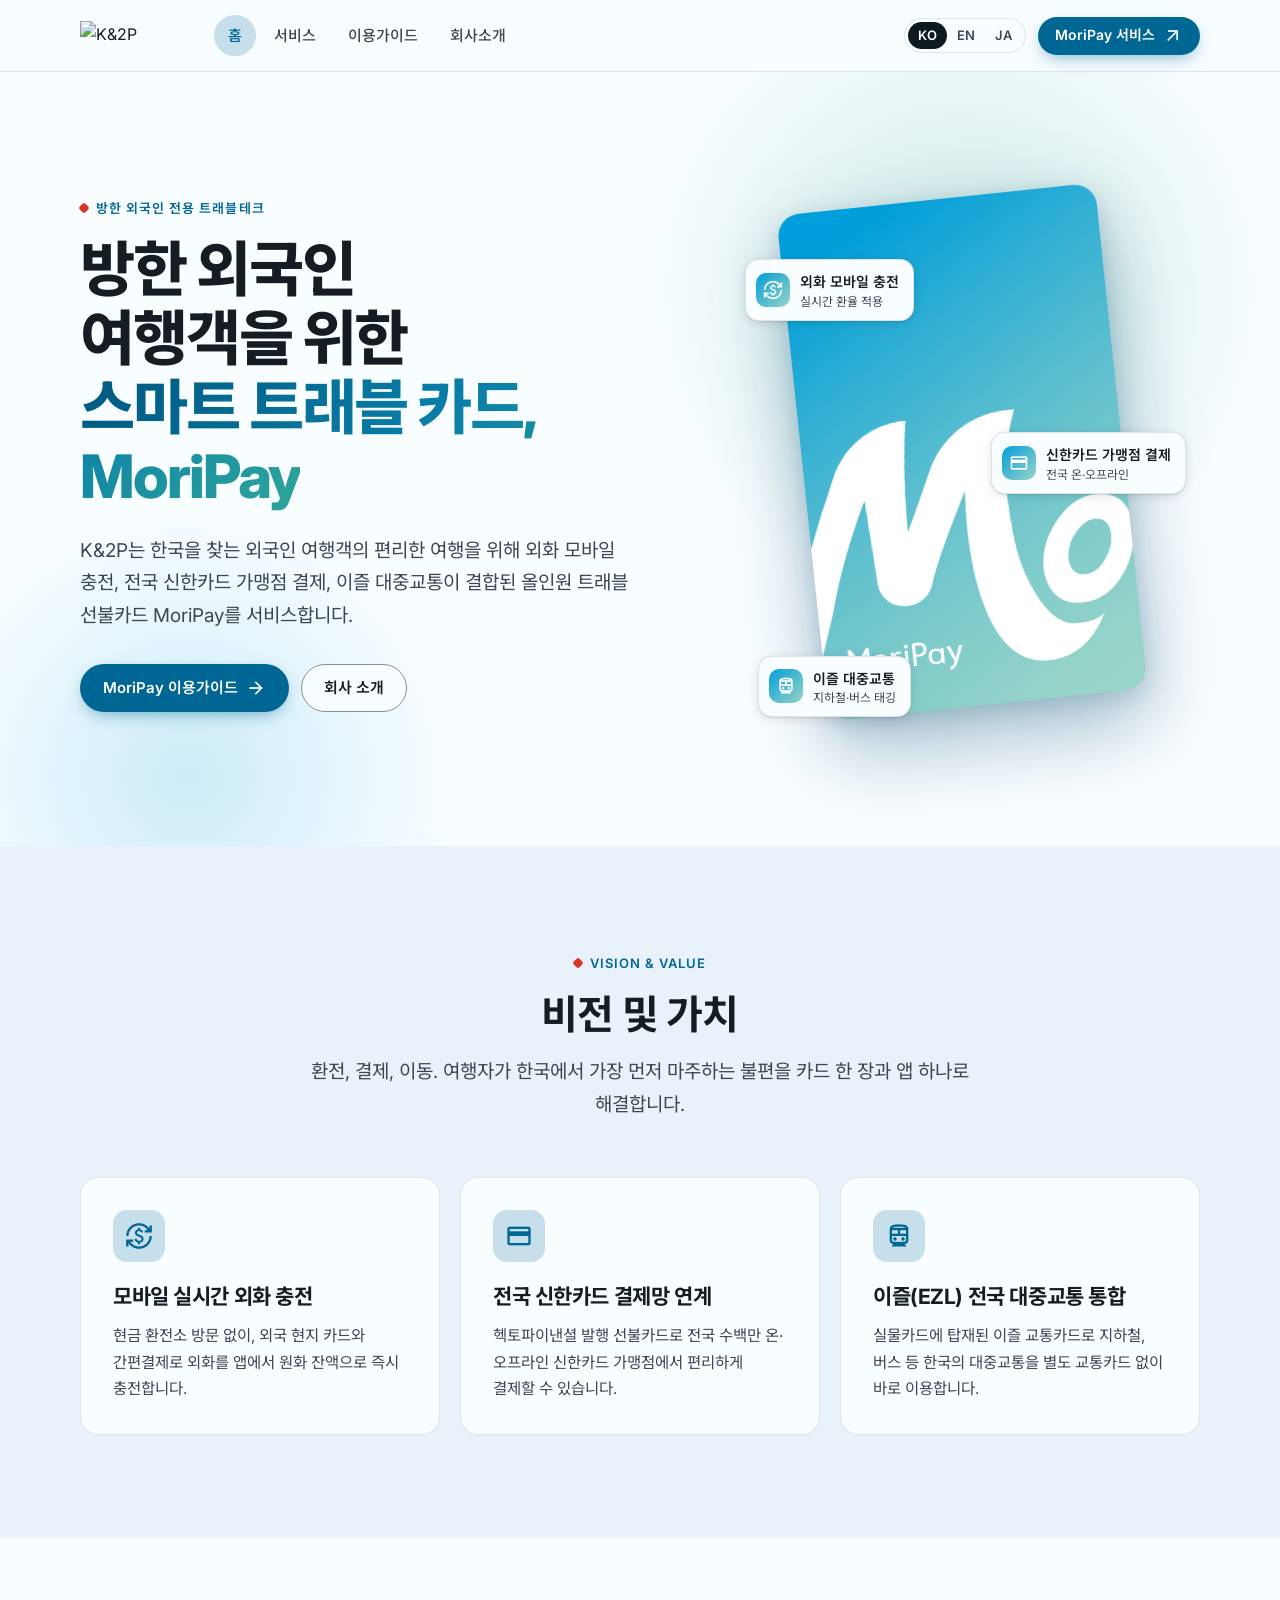
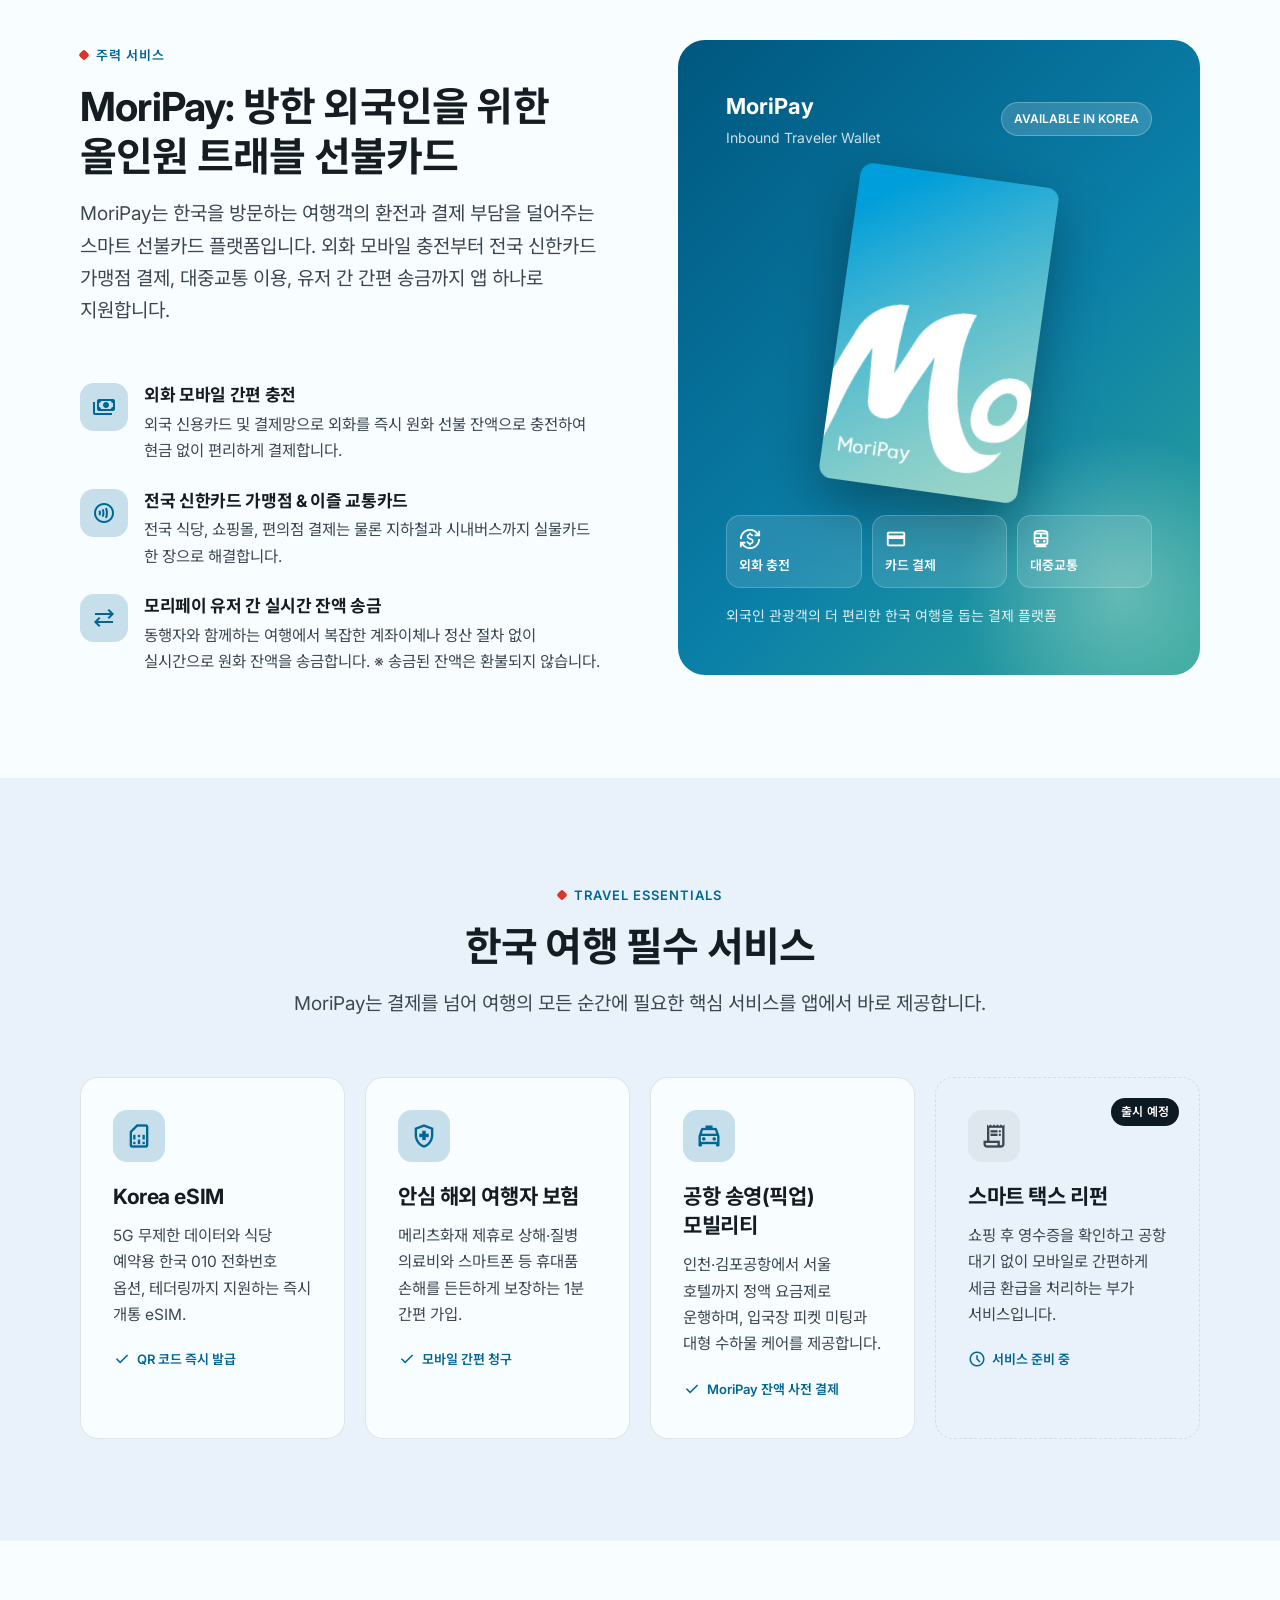
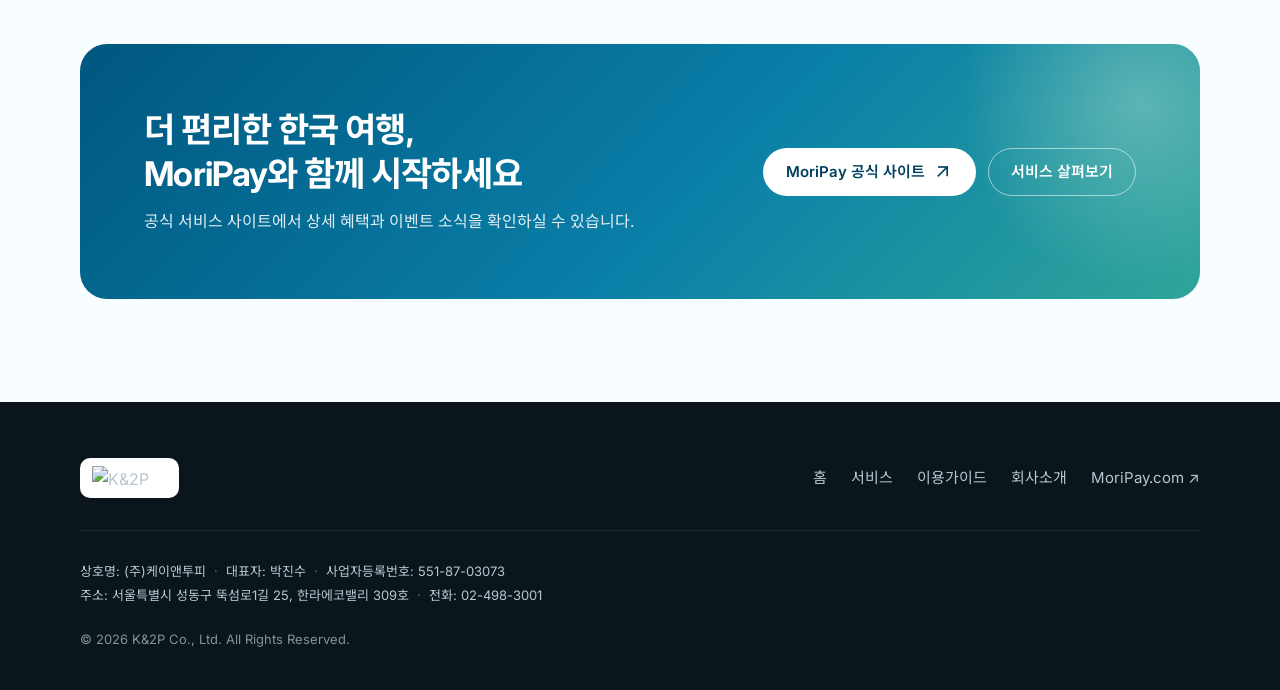
==== commit fe7b050e: "feat: SEO 보강(claude-seo 점검 기준) 및 문구 수정 - 송금: 운영 사이트 문구 유지 + 송금 잔액 환불 불가 주의 문구(홈·회사소개), FAQ 항목 추가 - 이" ====
--- a/index.html
+++ b/index.html
@@ -24,7 +24,14 @@
 <meta property="og:description" content="K&amp;2P는 외화 모바일 충전, 전국 신한카드 가맹점 결제, 이즐 대중교통이 결합된 방한 외국인용 올인원 트래블 선불카드 MoriPay를 서비스합니다.">
 <meta property="og:url" content="https://kn2p.co.kr/">
 <meta property="og:locale" content="ko_KR">
-<meta property="og:image" content="https://kn2p.co.kr/moripay_card.png">
+<meta property="og:image" content="https://kn2p.co.kr/assets/img/og.png">
+<meta property="og:image:width" content="1200">
+<meta property="og:image:height" content="630">
+<meta name="twitter:card" content="summary_large_image">
+<meta name="twitter:title" content="케이앤투피 | K&amp;2P | 방한 외국인 전용 트래블테크">
+<meta name="twitter:description" content="K&amp;2P는 외화 모바일 충전, 전국 신한카드 가맹점 결제, 이즐 대중교통이 결합된 방한 외국인용 올인원 트래블 선불카드 MoriPay를 서비스합니다.">
+<meta name="twitter:image" content="https://kn2p.co.kr/assets/img/og.png">
+<script type="application/ld+json">{"@context": "https://schema.org", "@graph": [{"@type": "Organization", "@id": "https://kn2p.co.kr/#organization", "name": "K&2P Co., Ltd.", "alternateName": ["케이앤투피", "주식회사 케이앤투피", "K&2P", "ケーアンドツーピー"], "url": "https://kn2p.co.kr/", "logo": "https://kn2p.co.kr/logo_horizontal_transparent.png", "telephone": "+82-2-498-3001", "taxID": "551-87-03073", "address": {"@type": "PostalAddress", "streetAddress": "25 Ttukseom-ro 1-gil, Halla Eco Valley 309", "addressLocality": "Seongdong-gu", "addressRegion": "Seoul", "addressCountry": "KR"}, "brand": {"@type": "Brand", "name": "MoriPay", "url": "https://moripay.com"}, "sameAs": ["https://moripay.com"]}, {"@type": "WebSite", "@id": "https://kn2p.co.kr/#website", "url": "https://kn2p.co.kr/", "name": "K&2P", "inLanguage": ["ko", "en", "ja"], "publisher": {"@id": "https://kn2p.co.kr/#organization"}}, {"@type": "WebPage", "@id": "https://kn2p.co.kr/#webpage", "url": "https://kn2p.co.kr/", "name": "케이앤투피 | K&2P | 방한 외국인 전용 트래블테크", "description": "K&2P는 외화 모바일 충전, 전국 신한카드 가맹점 결제, 이즐 대중교통이 결합된 방한 외국인용 올인원 트래블 선불카드 MoriPay를 서비스합니다.", "inLanguage": "ko", "isPartOf": {"@id": "https://kn2p.co.kr/#website"}, "about": {"@id": "https://kn2p.co.kr/#organization"}}]}</script>
 <meta name="theme-color" content="#f8fdff">
 <link rel="icon" href="assets/img/favicon.png" type="image/png">
 <link rel="apple-touch-icon" href="assets/img/favicon.png">
@@ -81,11 +88,11 @@
   <div class="container split">
     <div>
       <div class="section-head"><span class="eyebrow">주력 서비스</span><h2>MoriPay: 방한 외국인을 위한<br>올인원 트래블 선불카드</h2><p>MoriPay는 한국을 방문하는 여행객의 환전과 결제 부담을 덜어주는 스마트 선불카드 플랫폼입니다. 외화 모바일 충전부터 전국 신한카드 가맹점 결제, 대중교통 이용, 유저 간 간편 송금까지 앱 하나로 지원합니다.</p></div>
-      <ul class="feature-list"><li><span class="fi"><span class="icon" aria-hidden="true">payments</span></span><div><h3>외화 모바일 간편 충전</h3><p>외국 신용카드 및 결제망으로 외화를 즉시 원화 선불 잔액으로 충전하여 현금 없이 편리하게 결제합니다.</p></div></li><li><span class="fi"><span class="icon" aria-hidden="true">contactless</span></span><div><h3>전국 신한카드 가맹점 & 이즐 교통카드</h3><p>전국 식당, 쇼핑몰, 편의점 결제는 물론 지하철과 시내버스까지 실물카드 한 장으로 해결합니다.</p></div></li><li><span class="fi"><span class="icon" aria-hidden="true">sync_alt</span></span><div><h3>모리페이 유저 간 실시간 잔액 송금</h3><p>동행자와 함께하는 여행에서 복잡한 계좌이체나 정산 절차 없이 실시간으로 원화 잔액을 송금합니다.</p></div></li></ul>
+      <ul class="feature-list"><li><span class="fi"><span class="icon" aria-hidden="true">payments</span></span><div><h3>외화 모바일 간편 충전</h3><p>외국 신용카드 및 결제망으로 외화를 즉시 원화 선불 잔액으로 충전하여 현금 없이 편리하게 결제합니다.</p></div></li><li><span class="fi"><span class="icon" aria-hidden="true">contactless</span></span><div><h3>전국 신한카드 가맹점 & 이즐 교통카드</h3><p>전국 식당, 쇼핑몰, 편의점 결제는 물론 지하철과 시내버스까지 실물카드 한 장으로 해결합니다.</p></div></li><li><span class="fi"><span class="icon" aria-hidden="true">sync_alt</span></span><div><h3>모리페이 유저 간 실시간 잔액 송금</h3><p>동행자와 함께하는 여행에서 복잡한 계좌이체나 정산 절차 없이 실시간으로 원화 잔액을 송금합니다. ※ 송금된 잔액은 환불되지 않습니다.</p></div></li></ul>
     </div>
     <div class="brand-panel">
   <div class="bp-top"><div><div class="bp-title">MoriPay</div><div class="bp-sub">Inbound Traveler Wallet</div></div><span class="pill">AVAILABLE IN KOREA</span></div>
-  <div class="bp-card"><img src="moripay_card.png" alt="MoriPay card" width="200" height="318" loading="lazy"></div>
+  <div class="bp-card"><img src="moripay_card.png" alt="MoriPay card" width="200" height="318"></div>
   <div class="bp-tiles"><div class="bp-tile"><span class="icon" aria-hidden="true">currency_exchange</span>외화 충전</div><div class="bp-tile"><span class="icon" aria-hidden="true">credit_card</span>카드 결제</div><div class="bp-tile"><span class="icon" aria-hidden="true">directions_subway</span>대중교통</div></div><p class="bp-note">외국인 관광객의 더 편리한 한국 여행을 돕는 결제 플랫폼</p>
 </div>
   </div>
